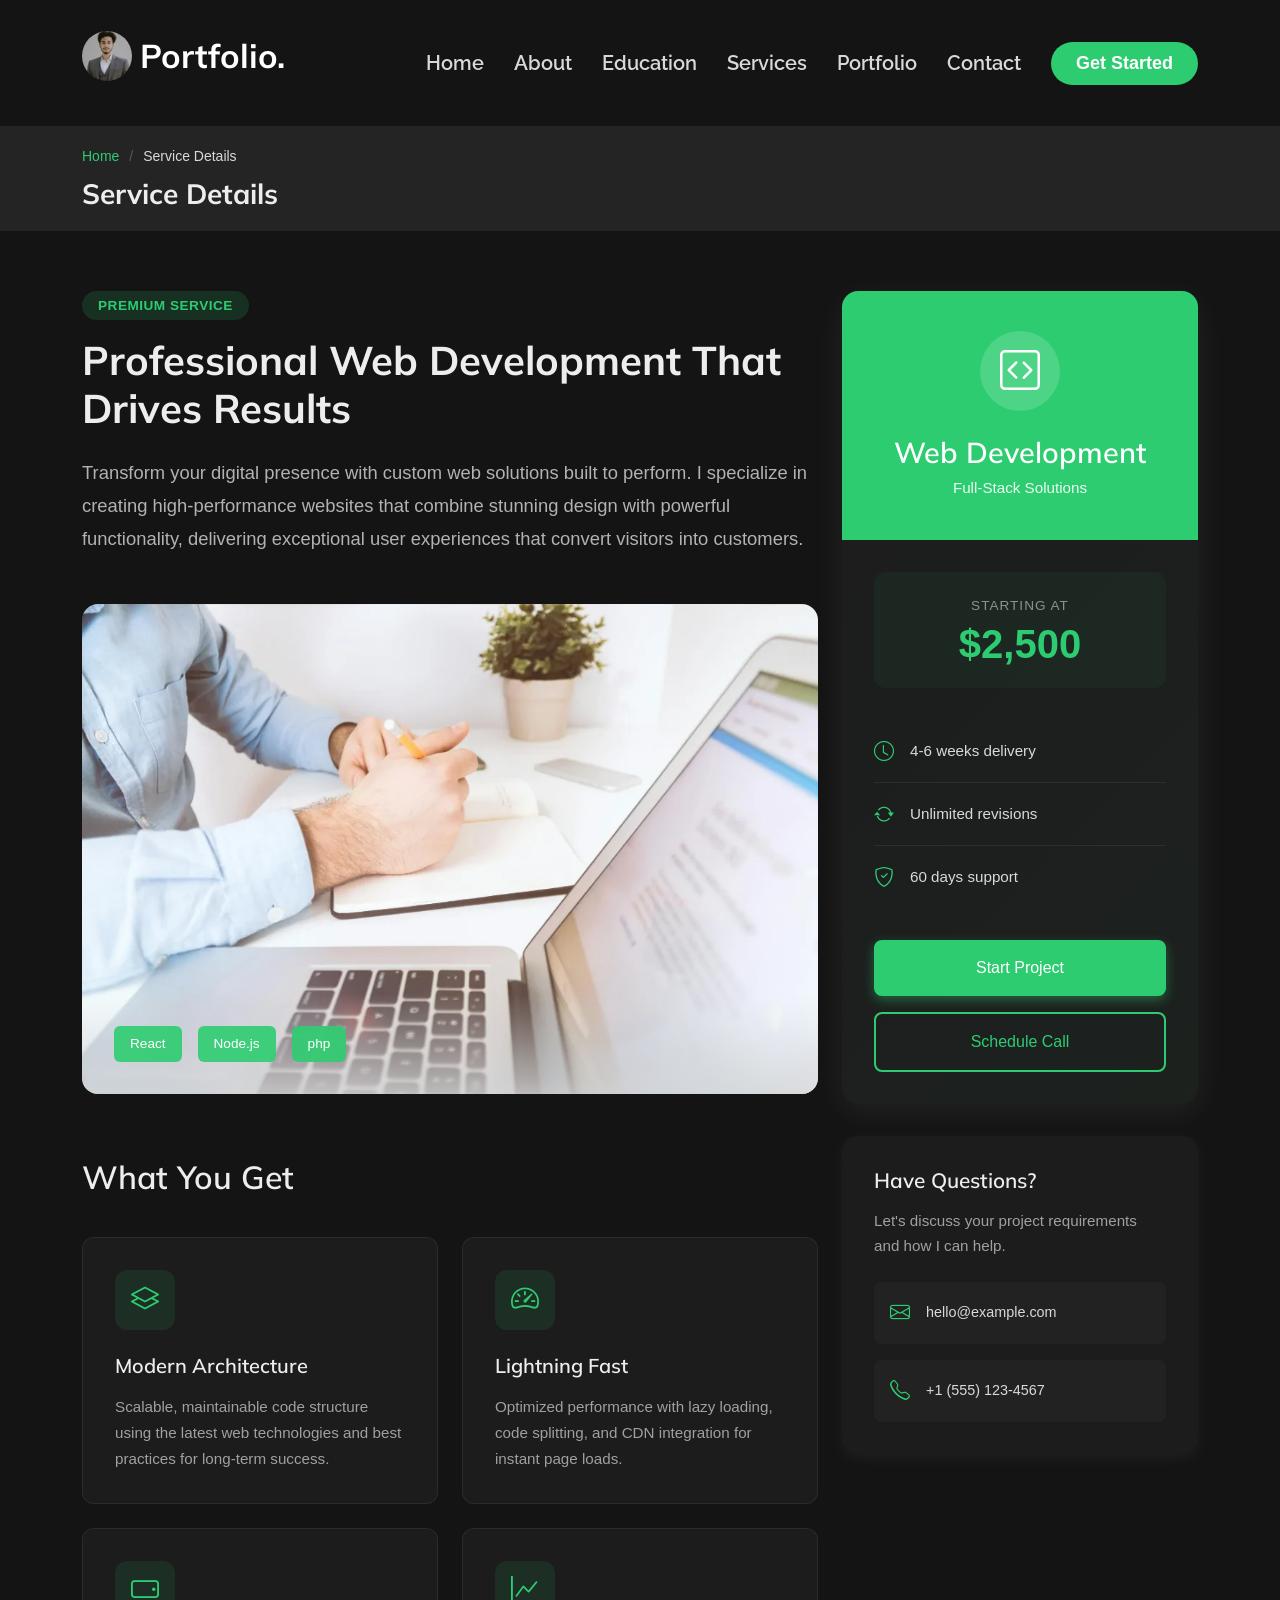
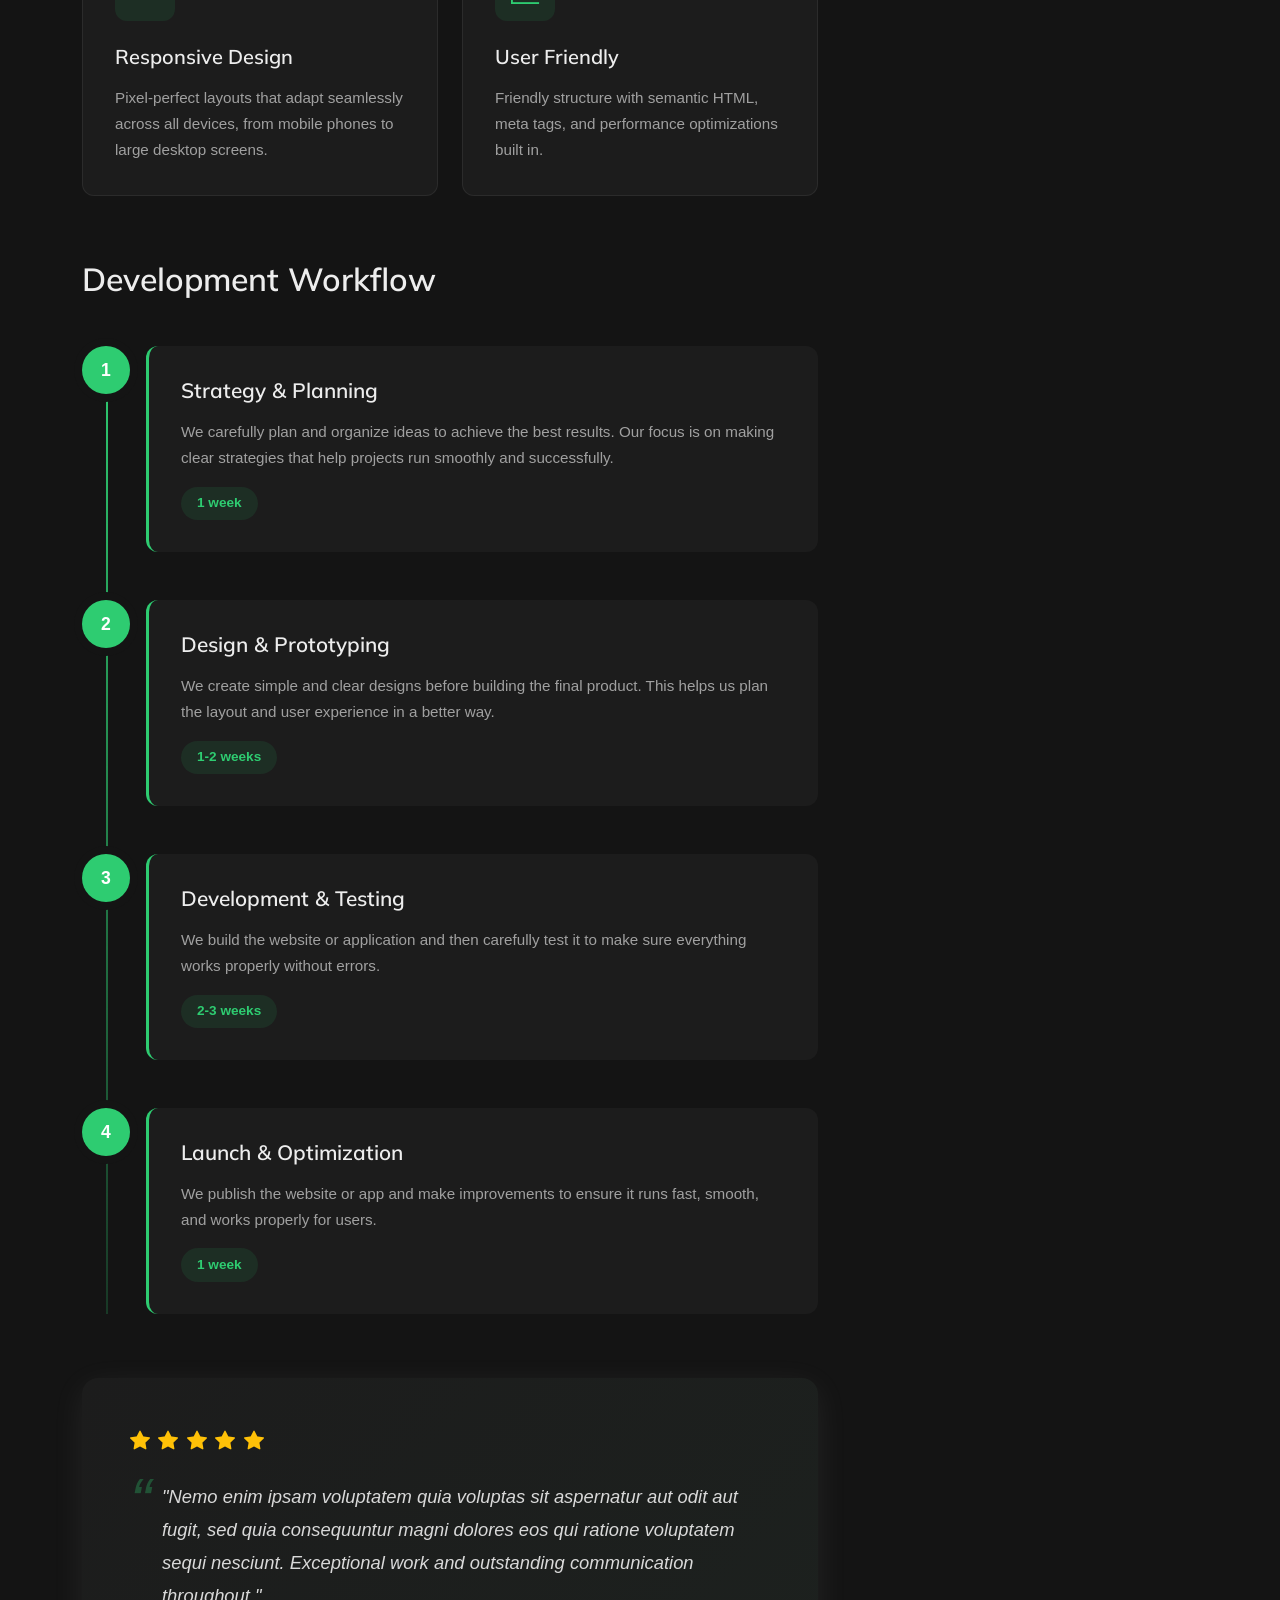
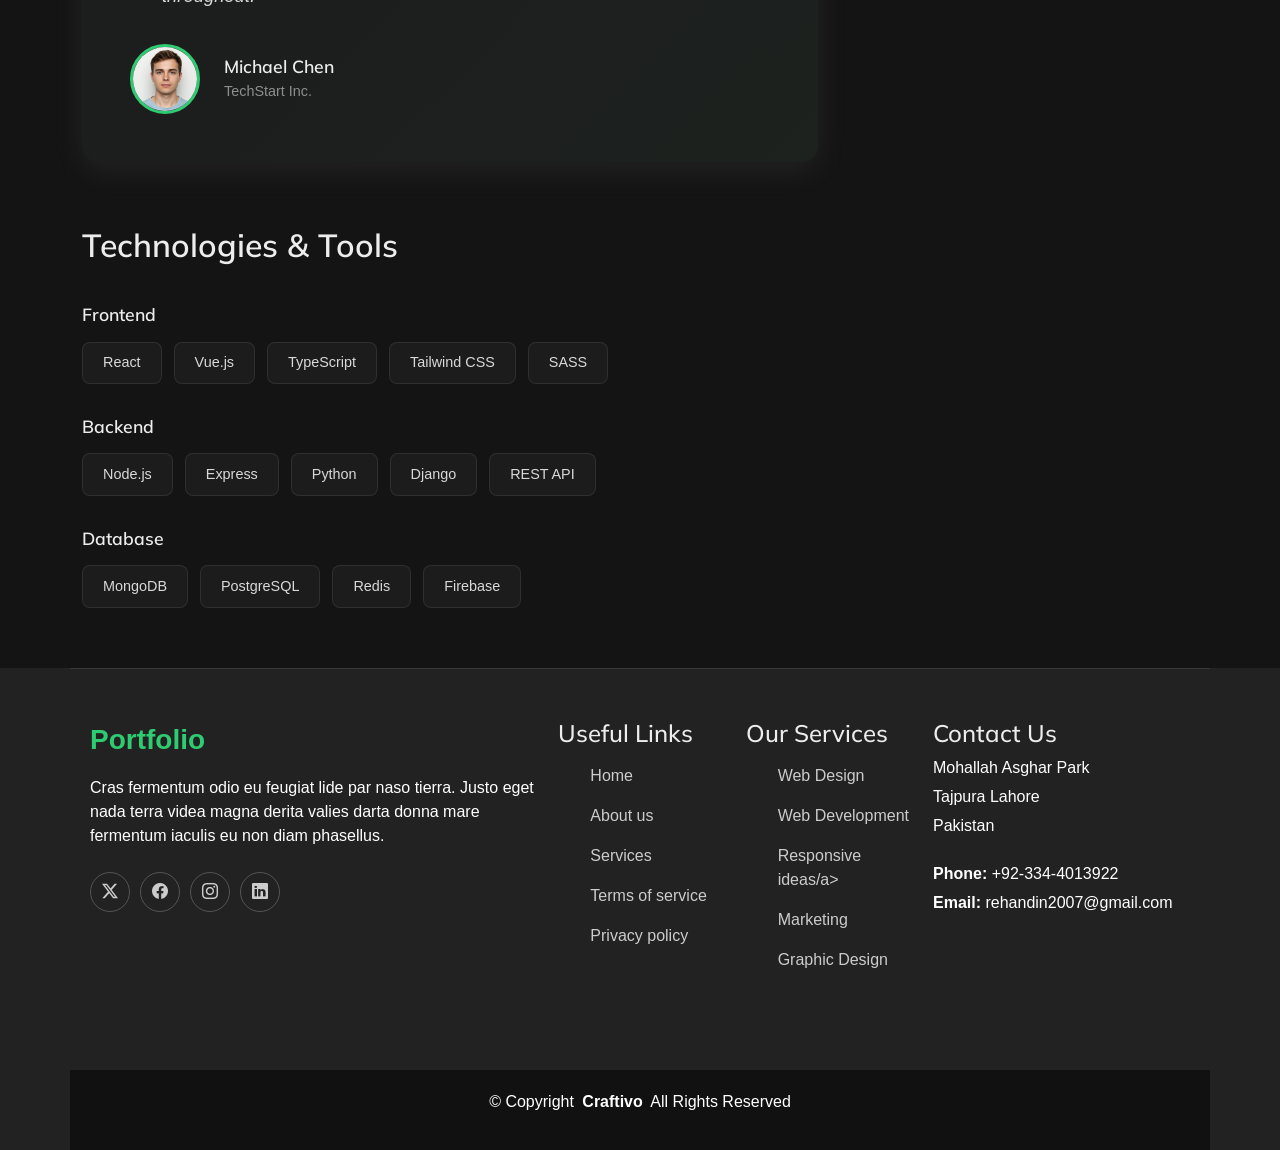
==== service-details.html @ ea0fe742 "first commit" ====
<!DOCTYPE html>
<html lang="en">

<head>
  <meta charset="utf-8">
  <meta content="width=device-width, initial-scale=1.0" name="viewport">
  <title>Service Details </title>
  <meta name="description" content="">
  <meta name="keywords" content="">

  <!-- Favicons -->
  <link href="assets/img/Tab.png" rel="icon">
  <link href="assets/img/Tab.png" rel="apple-touch-icon">

  <!-- Fonts -->
  <link href="https://fonts.googleapis.com" rel="preconnect">
  <link href="https://fonts.gstatic.com" rel="preconnect" crossorigin>
  <link href="https://fonts.googleapis.com/css2?family=Roboto:ital,wght@0,100;0,300;0,400;0,500;0,700;0,900;1,100;1,300;1,400;1,500;1,700;1,900&family=Raleway:ital,wght@0,100;0,200;0,300;0,400;0,500;0,600;0,700;0,800;0,900;1,100;1,200;1,300;1,400;1,500;1,600;1,700;1,800;1,900&family=Mulish:ital,wght@0,200;0,300;0,400;0,500;0,600;0,700;0,800;0,900;1,200;1,300;1,400;1,500;1,600;1,700;1,800;1,900&display=swap" rel="stylesheet">

  <!-- Vendor CSS Files -->
  <link href="assets/vendor/bootstrap/css/bootstrap.min.css" rel="stylesheet">
  <link href="assets/vendor/bootstrap-icons/bootstrap-icons.css" rel="stylesheet">
  <link href="assets/vendor/aos/aos.css" rel="stylesheet">
  <link href="assets/vendor/glightbox/css/glightbox.min.css" rel="stylesheet">
  <link href="assets/vendor/swiper/swiper-bundle.min.css" rel="stylesheet">

  <!-- Main CSS File -->
  <link href="assets/css/main.css" rel="stylesheet">

  <!-- =======================================================
  * Template Name: Craftivo
  * Template URL: https://bootstrapmade.com/craftivo-bootstrap-portfolio-template/
  * Updated: Oct 04 2025 with Bootstrap v5.3.8
  * Author: BootstrapMade.com
  * License: https://bootstrapmade.com/license/
  ======================================================== -->
</head>

<body class="service-details-page">

  <header id="header" class="header d-flex align-items-center sticky-top">
    <div class="container-fluid container-xl position-relative d-flex align-items-center">

      <a href="index.html" class="logo d-flex align-items-center me-auto">
        <!-- Uncomment the line below if you also wish to use an image logo -->
        <img src="assets/img/profile/Picture.jpeg" alt="">
        <h1 class="sitename">Portfolio.</h1>
      </a>

      <nav id="navmenu" class="navmenu">
        <ul>
          <li><a href="#hero">Home</a></li>
          <li><a href="#about">About</a></li>
          <li><a href="#resume">Education</a></li>
          <li><a href="#services">Services</a></li>
          <li><a href="#portfolio">Portfolio</a></li>
          
          <li><a href="#contact">Contact</a></li>
        </ul>
        <i class="mobile-nav-toggle d-xl-none bi bi-list"></i>
      </nav>

      <a class="btn-getstarted" href="#about">Get Started</a>

    </div>
  </header>

  <main class="main">

    <!-- Page Title -->
    <div class="page-title light-background">
      <div class="container">
        <nav class="breadcrumbs">
          <ol>
            <li><a href="index.html">Home</a></li>
            <li class="current">Service Details</li>
          </ol>
        </nav>
        <h1>Service Details</h1>
      </div>
    </div><!-- End Page Title -->

    <!-- Service Details Section -->
    <section id="service-details" class="service-details section">

      <div class="container" data-aos="fade-up" data-aos-delay="100">

        <div class="row">

          <div class="col-lg-4 order-lg-2">

            <div class="sticky-sidebar">

              <div class="service-card" data-aos="fade-left" data-aos-delay="200">
                <div class="card-header">
                  <div class="service-icon">
                    <i class="bi bi-code-square"></i>
                  </div>
                  <h3>Web Development</h3>
                  <p class="service-tagline">Full-Stack Solutions</p>
                </div>
                <div class="card-body">
                  <div class="price-tag">
                    <span class="label">Starting at</span>
                    <span class="price">$2,500</span>
                  </div>
                  <ul class="quick-info">
                    <li>
                      <i class="bi bi-clock"></i>
                      <span>4-6 weeks delivery</span>
                    </li>
                    <li>
                      <i class="bi bi-arrow-repeat"></i>
                      <span>Unlimited revisions</span>
                    </li>
                    <li>
                      <i class="bi bi-shield-check"></i>
                      <span>60 days support</span>
                    </li>
                  </ul>
                  <div class="cta-buttons">
                    <a href="#" class="btn-primary">Start Project</a>
                    <a href="#" class="btn-secondary">Schedule Call</a>
                  </div>
                </div>
              </div>

              <div class="contact-card" data-aos="fade-left" data-aos-delay="300">
                <h4>Have Questions?</h4>
                <p>Let's discuss your project requirements and how I can help.</p>
                <div class="contact-methods">
                  <a href="mailto:hello@example.com" class="contact-item">
                    <i class="bi bi-envelope"></i>
                    <span>hello@example.com</span>
                  </a>
                  <a href="tel:+15551234567" class="contact-item">
                    <i class="bi bi-telephone"></i>
                    <span>+1 (555) 123-4567</span>
                  </a>
                </div>
              </div>

            </div>

          </div>

          <div class="col-lg-8 order-lg-1">

            <div class="service-overview" data-aos="fade-up" data-aos-delay="200">
              <div class="overview-header">
                <span class="badge">Premium Service</span>
                <h2>Professional Web Development That Drives Results</h2>
              </div>
              <p class="lead-text">Transform your digital presence with custom web solutions built to perform. I specialize in creating high-performance websites that combine stunning design with powerful functionality, delivering exceptional user experiences that convert visitors into customers.</p>
            </div>

            <div class="service-image-showcase" data-aos="zoom-in" data-aos-delay="300">
              <img src="assets/img/services/services-1.webp" alt="Web Development" class="img-fluid main-image">
              <div class="image-overlay">
                <div class="tech-stack">
                  <span class="tech-item">React</span>
                  <span class="tech-item">Node.js</span>
                  <span class="tech-item">php</span>
                </div>
              </div>
            </div>

            <div class="features-grid" data-aos="fade-up" data-aos-delay="400">
              <h3 class="section-heading">What You Get</h3>
              <div class="row g-4">
                <div class="col-md-6">
                  <div class="feature-box">
                    <div class="icon-wrapper">
                      <i class="bi bi-layers"></i>
                    </div>
                    <h4>Modern Architecture</h4>
                    <p>Scalable, maintainable code structure using the latest web technologies and best practices for long-term success.</p>
                  </div>
                </div>
                <div class="col-md-6">
                  <div class="feature-box">
                    <div class="icon-wrapper">
                      <i class="bi bi-speedometer2"></i>
                    </div>
                    <h4>Lightning Fast</h4>
                    <p>Optimized performance with lazy loading, code splitting, and CDN integration for instant page loads.</p>
                  </div>
                </div>
                <div class="col-md-6">
                  <div class="feature-box">
                    <div class="icon-wrapper">
                      <i class="bi bi-phone-landscape"></i>
                    </div>
                    <h4>Responsive Design</h4>
                    <p>Pixel-perfect layouts that adapt seamlessly across all devices, from mobile phones to large desktop screens.</p>
                  </div>
                </div>
                <div class="col-md-6">
                  <div class="feature-box">
                    <div class="icon-wrapper">
                      <i class="bi bi-graph-up"></i>
                    </div>
                    <h4>User Friendly</h4>
                    <p>Friendly structure with semantic HTML, meta tags, and performance optimizations built in.</p>
                  </div>
                </div>
              </div>
            </div>

            <div class="workflow-section" data-aos="fade-up" data-aos-delay="500">
              <h3 class="section-heading">Development Workflow</h3>
              <div class="timeline">
                <div class="timeline-item">
                  <div class="timeline-marker">1</div>
                  <div class="timeline-content">
                    <h4>Strategy &amp; Planning</h4>
                    <p>We carefully plan and organize ideas to achieve the best results. Our focus is on making clear strategies that help projects run smoothly and successfully.</p>
                    <span class="duration">1 week</span>
                  </div>
                </div>
                <div class="timeline-item">
                  <div class="timeline-marker">2</div>
                  <div class="timeline-content">
                    <h4>Design &amp; Prototyping</h4>
                    <p>We create simple and clear designs before building the final product. This helps us plan the layout and user experience in a better way.</p>
                    <span class="duration">1-2 weeks</span>
                  </div>
                </div>
                <div class="timeline-item">
                  <div class="timeline-marker">3</div>
                  <div class="timeline-content">
                    <h4>Development &amp; Testing</h4>
                    <p>We build the website or application and then carefully test it to make sure everything works properly without errors.</p>
                    <span class="duration">2-3 weeks</span>
                  </div>
                </div>
                <div class="timeline-item">
                  <div class="timeline-marker">4</div>
                  <div class="timeline-content">
                    <h4>Launch &amp; Optimization</h4>
                    <p>We publish the website or app and make improvements to ensure it runs fast, smooth, and works properly for users.</p>
                    <span class="duration">1 week</span>
                  </div>
                </div>
              </div>
            </div>

            <div class="testimonial-section" data-aos="fade-up" data-aos-delay="600">
              <div class="testimonial-card">
                <div class="stars">
                  <i class="bi bi-star-fill"></i>
                  <i class="bi bi-star-fill"></i>
                  <i class="bi bi-star-fill"></i>
                  <i class="bi bi-star-fill"></i>
                  <i class="bi bi-star-fill"></i>
                </div>
                <blockquote>
                  "Nemo enim ipsam voluptatem quia voluptas sit aspernatur aut odit aut fugit, sed quia consequuntur magni dolores eos qui ratione voluptatem sequi nesciunt. Exceptional work and outstanding communication throughout."
                </blockquote>
                <div class="client-info">
                  <img src="assets/img/person/person-m-5.webp" alt="Michael Chen" class="client-avatar">
                  <div class="client-details">
                    <h5>Michael Chen</h5>
                    <p>TechStart Inc.</p>
                  </div>
                </div>
              </div>
            </div>

            <div class="tech-details" data-aos="fade-up" data-aos-delay="700">
              <h3 class="section-heading">Technologies &amp; Tools</h3>
              <div class="tech-categories">
                <div class="tech-category">
                  <h5>Frontend</h5>
                  <div class="tech-tags">
                    <span>React</span>
                    <span>Vue.js</span>
                    <span>TypeScript</span>
                    <span>Tailwind CSS</span>
                    <span>SASS</span>
                  </div>
                </div>
                <div class="tech-category">
                  <h5>Backend</h5>
                  <div class="tech-tags">
                    <span>Node.js</span>
                    <span>Express</span>
                    <span>Python</span>
                    <span>Django</span>
                    <span>REST API</span>
                  </div>
                </div>
                <div class="tech-category">
                  <h5>Database</h5>
                  <div class="tech-tags">
                    <span>MongoDB</span>
                    <span>PostgreSQL</span>
                    <span>Redis</span>
                    <span>Firebase</span>
                  </div>
                </div>
              </div>
            </div>

          </div>

        </div>

      </div>

    </section><!-- /Service Details Section -->

  </main>

  <footer id="footer" class="footer">

    <div class="container footer-top">
      <div class="row gy-4">
        <div class="col-lg-5 col-md-12 footer-about">
          <a href="index.html" class="logo d-flex align-items-center">
            <span class="sitename">Portfolio</span>
          </a>
          <p>Cras fermentum odio eu feugiat lide par naso tierra. Justo eget nada terra videa magna derita valies darta donna mare fermentum iaculis eu non diam phasellus.</p>
          <div class="social-links d-flex mt-4">
            <a href=""><i class="bi bi-twitter-x"></i></a>
            <a href=""><i class="bi bi-facebook"></i></a>
            <a href=""><i class="bi bi-instagram"></i></a>
            <a href=""><i class="bi bi-linkedin"></i></a>
          </div>
        </div>

        <div class="col-lg-2 col-6 footer-links">
          <h4>Useful Links</h4>
          <ul>
            <li><a href="#">Home</a></li>
            <li><a href="#">About us</a></li>
            <li><a href="#">Services</a></li>
            <li><a href="#">Terms of service</a></li>
            <li><a href="#">Privacy policy</a></li>
          </ul>
        </div>

        <div class="col-lg-2 col-6 footer-links">
          <h4>Our Services</h4>
          <ul>
            <li><a href="#">Web Design</a></li>
            <li><a href="#">Web Development</a></li>
            <li><a href="#">Responsive ideas/a></li>
            <li><a href="#">Marketing</a></li>
            <li><a href="#">Graphic Design</a></li>
          </ul>
        </div>

        <div class="col-lg-3 col-md-12 footer-contact text-center text-md-start">
          <h4>Contact Us</h4>
          <p>Mohallah Asghar Park</p>
          <p>Tajpura Lahore</p>
          <p>Pakistan</p>
          <p class="mt-4"><strong>Phone:</strong> <span>+92-334-4013922</span></p>
          <p><strong>Email:</strong> <span>rehandin2007@gmail.com</span></p>
        </div>

      </div>
    </div>

    <div class="container copyright text-center mt-4">
      <p>© <span>Copyright</span> <strong class="px-1 sitename">Craftivo</strong> <span>All Rights Reserved</span></p>
      <!-- <div class="credits"> -->
        <!-- All the links in the footer should remain intact. -->
        <!-- You can delete the links only if you've purchased the pro version. -->
        <!-- Licensing information: https://bootstrapmade.com/license/ -->
        <!-- Purchase the pro version with working PHP/AJAX contact form: [buy-url] -->
        <!-- Designed by <a href="https://bootstrapmade.com/">BootstrapMade</a> | <a href="https://bootstrapmade.com/tools/">DevTools</a> -->
      <!-- </div> -->
    </div>

  </footer>

  <!-- Scroll Top -->
  <a href="#" id="scroll-top" class="scroll-top d-flex align-items-center justify-content-center"><i class="bi bi-arrow-up-short"></i></a>

  <!-- Preloader -->
  <div id="preloader"></div>

  <!-- Vendor JS Files -->
  <script src="assets/vendor/bootstrap/js/bootstrap.bundle.min.js"></script>
  <script src="assets/vendor/php-email-form/validate.js"></script>
  <script src="assets/vendor/aos/aos.js"></script>
  <script src="assets/vendor/typed.js/typed.umd.js"></script>
  <script src="assets/vendor/waypoints/noframework.waypoints.js"></script>
  <script src="assets/vendor/glightbox/js/glightbox.min.js"></script>
  <script src="assets/vendor/imagesloaded/imagesloaded.pkgd.min.js"></script>
  <script src="assets/vendor/isotope-layout/isotope.pkgd.min.js"></script>
  <script src="assets/vendor/swiper/swiper-bundle.min.js"></script>

  <!-- Main JS File -->
  <script src="assets/js/main.js"></script>

</body>

</html>
---- assets/css/main.css ----
/**
* Template Name: Craftivo
* Template URL: https://bootstrapmade.com/craftivo-bootstrap-portfolio-template/
* Updated: Oct 04 2025 with Bootstrap v5.3.8
* Author: BootstrapMade.com
* License: https://bootstrapmade.com/license/
*/

@charset "UTF-8";

/*--------------------------------------------------------------
# Font & Color Variables
# Help: https://bootstrapmade.com/color-system/
--------------------------------------------------------------*/
/* Fonts */
:root {
  --default-font: "Roboto",  system-ui, -apple-system, "Segoe UI", Roboto, "Helvetica Neue", Arial, "Noto Sans", "Liberation Sans", sans-serif, "Apple Color Emoji", "Segoe UI Emoji", "Segoe UI Symbol", "Noto Color Emoji";
  --heading-font: "Mulish",  sans-serif;
  --nav-font: "Raleway",  sans-serif;
}

/* Global Colors - The following color variables are used throughout the website. Updating them here will change the color scheme of the entire website */
:root { 
  --background-color: #141414; /* Background color for the entire website, including individual sections */
  --default-color: #d9d9d9; /* Default color used for the majority of the text content across the entire website */
  --heading-color: #ededed; /* Color for headings, subheadings and title throughout the website */
  --accent-color: #2ecc71; /* Accent color that represents your brand on the website. It's used for buttons, links, and other elements that need to stand out */
  --surface-color: #1c1c1c; /* The surface color is used as a background of boxed elements within sections, such as cards, icon boxes, or other elements that require a visual separation from the global background. */
  --contrast-color: #ffffff; /* Contrast color for text, ensuring readability against backgrounds of accent, heading, or default colors. */
}

/* Nav Menu Colors - The following color variables are used specifically for the navigation menu. They are separate from the global colors to allow for more customization options */
:root {
  --nav-color: #d9d9d9;  /* The default color of the main navmenu links */
  --nav-hover-color: #2ecc71; /* Applied to main navmenu links when they are hovered over or active */
  --nav-mobile-background-color: #2e2e2e; /* Used as the background color for mobile navigation menu */
  --nav-dropdown-background-color: #2e2e2e; /* Used as the background color for dropdown items that appear when hovering over primary navigation items */
  --nav-dropdown-color: #d9d9d9; /* Used for navigation links of the dropdown items in the navigation menu. */
  --nav-dropdown-hover-color: #ff4d4f; /* Similar to --nav-hover-color, this color is applied to dropdown navigation links when they are hovered over. */
}

/* Color Presets - These classes override global colors when applied to any section or element, providing reuse of the sam color scheme. */

.light-background {
  --background-color: rgba(41, 41, 41, 0.8);
  --surface-color: #484848;
}

.dark-background {
  --background-color: #060606;
  --default-color: #ffffff;
  --heading-color: #ffffff;
  --surface-color: #252525;
  --contrast-color: #ffffff;
}


/* Smooth scroll */
:root {
  scroll-behavior: smooth;
}

/*--------------------------------------------------------------
# General Styling & Shared Classes
--------------------------------------------------------------*/
body {
  color: var(--default-color);
  background-color: var(--background-color);
  font-family: var(--default-font);
}

a {
  color: var(--accent-color);
  text-decoration: none;
  transition: 0.3s;
}

a:hover {
  color: color-mix(in srgb, var(--accent-color), transparent 25%);
  text-decoration: none;
}

h1,
h2,
h3,
h4,
h5,
h6 {
  color: var(--heading-color);
  font-family: var(--heading-font);
}

/* PHP Email Form Messages
------------------------------*/
.php-email-form .error-message {
  display: none;
  background: #df1529;
  color: #ffffff;
  text-align: left;
  padding: 15px;
  margin-bottom: 24px;
  font-weight: 600;
}

.php-email-form .sent-message {
  display: none;
  color: #ffffff;
  background: #059652;
  text-align: center;
  padding: 15px;
  margin-bottom: 24px;
  font-weight: 600;
}

.php-email-form .loading {
  display: none;
  background: var(--surface-color);
  text-align: center;
  padding: 15px;
  margin-bottom: 24px;
}

.php-email-form .loading:before {
  content: "";
  display: inline-block;
  border-radius: 50%;
  width: 24px;
  height: 24px;
  margin: 0 10px -6px 0;
  border: 3px solid var(--accent-color);
  border-top-color: var(--surface-color);
  animation: php-email-form-loading 1s linear infinite;
}

@keyframes php-email-form-loading {
  0% {
    transform: rotate(0deg);
  }

  100% {
    transform: rotate(360deg);
  }
}

/*--------------------------------------------------------------
# Global Header
--------------------------------------------------------------*/
.header {
  --heading-color: #ffffff;
  color: var(--default-color);
  background-color: var(--background-color);
  padding: 30px 0;
  transition: all 0.5s;
  z-index: 997;
}
.header .logo img {
  width: 50px;
  height: 50px;
  /* max-height: 80px; */
  margin-right: 8px;
  border-radius: 30px;
}

.header .logo h1 {
  font-size: 33px;
  margin: 0;
  font-weight: 400;
  font-weight: bold;
  color: var(--heading-color);
}

.header .btn-getstarted,
.header .btn-getstarted:focus {
  color: var(--contrast-color);
  background: var(--accent-color);
  font-size: 18px;
  font-weight: bold;
  padding: 8px 25px;
  margin: 0 0 0 30px;
  border-radius: 50px;
  transition: 0.3s;
}

.header .btn-getstarted:hover,
.header .btn-getstarted:focus:hover {
  color: var(--contrast-color);
  background: color-mix(in srgb, var(--accent-color), transparent 15%);
}

@media (max-width: 1200px) {
  .header .logo {
    order: 1;
  }

  .header .btn-getstarted {
    order: 2;
    margin: 0 0px 1px 10px;
    padding: 0px 13px;
  }

  .header .navmenu {
    order: 3;
  }
}

.scrolled .header {
  box-shadow: 0px 0 18px rgba(0, 0, 0, 0.1);
}

/* Global Header on Scroll
------------------------------*/
.scrolled .header {
  --background-color: rgba(20, 20, 20, 0.8);
}

/* Index Page Header
------------------------------*/
.index-page .header {
  --background-color: rgba(255, 255, 255, 0);
}

/* Index Page Header on Scroll
------------------------------*/
.index-page.scrolled .header {
  --background-color: rgba(20, 20, 20, 0.8);
}

/*--------------------------------------------------------------
# Navigation Menu
--------------------------------------------------------------*/
/* Navmenu - Desktop */
@media (min-width: 1200px) {
  .navmenu {
    padding: 0;
  }

  .navmenu ul {
    margin: 0;
    padding: 0;
    display: flex;
    list-style: none;
    align-items: center;
  }

  .navmenu li {
    position: relative;
  }

  .navmenu a,
  .navmenu a:focus {
    color: var(--nav-color);
    padding: 18px 15px;
    font-size: 20px;
    font-family: var(--nav-font);
    font-weight: 600;
    display: flex;
    align-items: center;
    justify-content: space-between;
    white-space: nowrap;
    transition: 0.3s;
  }

  .navmenu a i,
  .navmenu a:focus i {
    font-size: 12px;
    line-height: 0;
    margin-left: 5px;
    transition: 0.3s;
  }

  .navmenu li:last-child a {
    padding-right: 0;
  }

  .navmenu li:hover>a,
  .navmenu .active,
  .navmenu .active:focus {
    color: var(--nav-hover-color);
  }

  
}

/* Navmenu - Mobile */
@media (max-width: 1199px) {
  .mobile-nav-toggle {
    color: var(--nav-color);
    font-size: 28px;
    line-height: 0;
    margin-right: 10px;
    cursor: pointer;
    transition: color 0.3s;
  }

  .navmenu {
    padding: 0;
    z-index: 9997;
  }

  .navmenu ul {
    display: none;
    list-style: none;
    position: absolute;
    inset: 60px 20px 20px 20px;
    padding: 10px 0;
    margin: 0;
    border-radius: 6px;
    background-color: var(--nav-mobile-background-color);
    overflow-y: auto;
    transition: 0.3s;
    z-index: 9998;
    box-shadow: 0px 0px 30px rgba(0, 0, 0, 0.1);
  }

  .navmenu a,
  .navmenu a:focus {
    color: var(--nav-dropdown-color);
    padding: 10px 20px;
    font-family: var(--nav-font);
    font-size: 17px;
    font-weight: 500;
    display: flex;
    align-items: center;
    justify-content: space-between;
    white-space: nowrap;
    transition: 0.3s;
  }

  .navmenu a i,
  .navmenu a:focus i {
    font-size: 12px;
    line-height: 0;
    margin-left: 5px;
    width: 30px;
    height: 30px;
    display: flex;
    align-items: center;
    justify-content: center;
    border-radius: 50%;
    transition: 0.3s;
    background-color: color-mix(in srgb, var(--accent-color), transparent 90%);
  }

  .navmenu a i:hover,
  .navmenu a:focus i:hover {
    background-color: var(--accent-color);
    color: var(--contrast-color);
  }

  .navmenu a:hover,
  .navmenu .active,
  .navmenu .active:focus {
    color: var(--nav-dropdown-hover-color);
  }

  .navmenu .active i,
  .navmenu .active:focus i {
    background-color: var(--accent-color);
    color: var(--contrast-color);
    transform: rotate(180deg);
  }

  

  .mobile-nav-active {
    overflow: hidden;
  }

  .mobile-nav-active .mobile-nav-toggle {
    color: #fff;
    position: absolute;
    font-size: 32px;
    top: 15px;
    right: 15px;
    margin-right: 0;
    z-index: 9999;
  }

  .mobile-nav-active .navmenu {
    position: fixed;
    overflow: hidden;
    inset: 0;
    background: rgba(33, 37, 41, 0.8);
    transition: 0.3s;
  }

  .mobile-nav-active .navmenu>ul {
    display: block;
  }
}

/*--------------------------------------------------------------
# Global Footer
--------------------------------------------------------------*/
/* Reset */
* {
  margin: 0;
  padding: 0;
  box-sizing: border-box;
}

/* Body fix */
body {
  font-family: Arial, sans-serif;
  overflow-x: hidden;
}

/* Footer Main */
.footer {
  width: 100%;
  background: #222;
  color: #fff;
}

/* Top Section */
.footer-top {
  padding: 50px 20px;
  border-top: 1px solid rgba(255,255,255,0.1);
}

/* Container */
.footer-container {
  max-width: 1200px;
  margin: auto;
  display: flex;
  flex-wrap: wrap;
  gap: 20px;
}

/* Columns */
.footer-col {
  flex: 1 1 250px;
}

/* Logo */
.logo {
  font-size: 28px;
  font-weight: bold;
  margin-bottom: 15px;
}

/* Links */
.footer-links ul {
  list-style: none;
}

.footer-links ul li {
  padding: 8px 0;
}

.footer-links ul a {
  color: #ccc;
  text-decoration: none;
  transition: 0.3s;
}

.footer-links ul a:hover {
  color: #00adb5;
}

/* Social Icons */
.social-links {
  display: flex;
  margin-top: 15px;
}

.social-links a {
  display: flex;
  align-items: center;
  justify-content: center;
  width: 40px;
  height: 40px;
  margin-right: 10px;
  border-radius: 50%;
  border: 1px solid #555;
  color: #ccc;
  text-decoration: none;
  transition: 0.3s;
}

.social-links a:hover {
  color: #00adb5;
  border-color: #00adb5;
}

/* Contact */
.footer-contact p {
  margin: 5px 0;
}

/* Copyright */
.copyright {
  text-align: center;
  padding: 20px;
  background: #111;
}

/* Responsive */
@media (max-width: 768px) {
  .footer-container {
    flex-direction: column;
    text-align: center;
  }

  .social-links {
    justify-content: center;
  }
}

/*--------------------------------------------------------------
# Preloader
--------------------------------------------------------------*/
#preloader {
  position: fixed;
  inset: 0;
  z-index: 999999;
  overflow: hidden;
  background: var(--background-color);
  transition: all 0.6s ease-out;
}

#preloader:before {
  content: "";
  position: fixed;
  top: calc(50% - 30px);
  left: calc(50% - 30px);
  border: 6px solid #ffffff;
  border-color: var(--accent-color) transparent var(--accent-color) transparent;
  border-radius: 50%;
  width: 60px;
  height: 60px;
  animation: animate-preloader 1.5s linear infinite;
}

@keyframes animate-preloader {
  0% {
    transform: rotate(0deg);
  }

  100% {
    transform: rotate(360deg);
  }
}

/*--------------------------------------------------------------
# Scroll Top Button
--------------------------------------------------------------*/
.scroll-top {
  position: fixed;
  visibility: hidden;
  opacity: 0;
  right: 15px;
  bottom: 15px;
  z-index: 99999;
  background-color: var(--accent-color);
  width: 40px;
  height: 40px;
  border-radius: 4px;
  transition: all 0.4s;
}

.scroll-top i {
  font-size: 24px;
  color: var(--contrast-color);
  line-height: 0;
}

.scroll-top:hover {
  background-color: color-mix(in srgb, var(--accent-color), transparent 20%);
  color: var(--contrast-color);
}

.scroll-top.active {
  visibility: visible;
  opacity: 1;
}

/*--------------------------------------------------------------
# Disable aos animation delay on mobile devices
--------------------------------------------------------------*/
@media screen and (max-width: 768px) {
  [data-aos-delay] {
    transition-delay: 0 !important;
  }
}

/*--------------------------------------------------------------
# Global Page Titles & Breadcrumbs
--------------------------------------------------------------*/
.page-title {
  color: var(--default-color);
  background-color: var(--background-color);
  padding: 20px 0;
  position: relative;
}

.page-title h1 {
  font-size: 28px;
  font-weight: 700;
  margin: 0;
}

.page-title .breadcrumbs ol {
  display: flex;
  flex-wrap: wrap;
  list-style: none;
  padding: 0 0 10px 0;
  margin: 0;
  font-size: 14px;
  font-weight: 400;
}

.page-title .breadcrumbs ol li+li {
  padding-left: 10px;
}

.page-title .breadcrumbs ol li+li::before {
  content: "/";
  display: inline-block;
  padding-right: 10px;
  color: color-mix(in srgb, var(--default-color), transparent 70%);
}

/*--------------------------------------------------------------
# Global Sections
--------------------------------------------------------------*/
section,
.section {
  color: var(--default-color);
  background-color: var(--background-color);
  padding: 60px 0;
  scroll-margin-top: 90px;
  overflow: clip;
}

@media (max-width: 1199px) {

  section,
  .section {
    scroll-margin-top: 66px;
  }
}

/*--------------------------------------------------------------
# Global Section Titles
--------------------------------------------------------------*/
.section-title {
  text-align: center;
  padding-bottom: 60px;
  position: relative;
}

.section-title h2 {
  font-size: 3.5rem;
  font-weight: 300;
  line-height: 1.2;
  color: var(--heading-color);
  margin-bottom: 1.5rem;
  letter-spacing: -1px;
}

@media (max-width: 768px) {
  .section-title h2 {
    font-size: 2.5rem;
  }
}

.section-title .subtitle {
  display: inline-block;
  font-size: 0.875rem;
  font-weight: 400;
  color: var(--accent-color);
  text-transform: uppercase;
  letter-spacing: 2px;
  margin-bottom: 1.5rem;
  position: relative;
}

.section-title .subtitle::after {
  content: "";
  position: absolute;
  bottom: -8px;
  left: 50%;
  transform: translateX(-50%);
  width: 40px;
  height: 1px;
  background: var(--accent-color);
}

.section-title p {
  font-size: 1.125rem;
  line-height: 1.8;
  color: color-mix(in srgb, var(--default-color), transparent 25%);
  max-width: 900px;
  margin: 0 auto;
  text-wrap: balance;
}

/*--------------------------------------------------------------
# Hero Section
--------------------------------------------------------------*/
.hero {
  padding-top: 80px;
  min-height: 100vh;
  position: relative;
  display: flex;
  align-items: center;
  overflow: hidden;
  padding-bottom: 80px;
}

/* Background image */
.hero > img {
  position: absolute;
  inset: 0;
  width: 0%;
  height: 100%;
  object-fit: cover;
  z-index: 1;
}

/* Overlay */
.hero:before {
  content: "";
  background: color-mix(in srgb, var(--background-color), transparent 30%);
  position: absolute;
  inset: 0;
  z-index: 2;
}

/* Content */
.hero .container {
  position: relative;
  z-index: 3;
}

/* LEFT TEXT */
.hero-text {
  
  text-align: left;
}

.hero h2 {
  margin: 0;
  margin-top: 80px;
  font-size: 48px;
  font-weight: 700;
}

.hero p {
  margin: 10px 0 0 0;
  font-size: 24px;
  color: color-mix(in srgb, var(--default-color), transparent 20%);
}

.hero p span {
  color: var(--accent-color);
  border-bottom: 2px solid var(--accent-color);
}

/* SOCIAL */
.hero .social-links {
  margin-top: 40px;
  display: flex;
  gap: 15px;
}

.hero .social-links a {
  display: flex;
  align-items: center;
  justify-content: center;
  width: 50px;
  height: 50px;
  border-radius: 50%;
  background: color-mix(in srgb, var(--default-color), transparent 92%);
  color: var(--default-color);
  font-size: 20px;
  transition: 0.3s;
}

.hero .social-links a:hover {
  background: var(--accent-color);
  color: var(--contrast-color);
  transform: translateY(-3px);
}

/* RIGHT IMAGE */
.hero-image img {
  margin-top: 100px;
  margin-left: 150px;
  max-width: 80%;
  border-radius: 100%;
  box-shadow: 0px 3px 8px 2px #2ecc71  ;
}

/* RESPONSIVE */
@media (max-width: 768px) {

  .hero .row {
    flex-direction: column-reverse;
    text-align: center;
  }

  .hero-text {
    text-align: center;
    margin-top: 45px;
  }

  .hero h2 {
    font-size: 32px;
  }

  .hero p {
    font-size: 20px;
  }
}
@media (max-width: 768px) {

  .hero-image img {
    margin-left: 0;
    margin-top: 100px;
    max-width: 60%;
  }
}
/*--------------------------------------------------------------
# About Section
--------------------------------------------------------------*/
.about {
  overflow: hidden;
  position: relative;
}

.about::before {
  content: "";
  position: absolute;
  top: -50%;
  right: -20%;
  width: 800px;
  height: 800px;
  background: radial-gradient(circle, color-mix(in srgb, var(--accent-color), transparent 85%) 0%, transparent 70%);
  border-radius: 50%;
  z-index: 0;
  pointer-events: none;
}

.about .container {
  position: relative;
  z-index: 1;
}

.about .profile-card {
  background: var(--surface-color);
  border-radius: 24px;
  padding: 40px;
  box-shadow: 0 8px 30px rgba(0, 0, 0, 0.08);
  position: sticky;
  top: 100px;
}

.about .profile-card .profile-header {
  text-align: center;
  padding-bottom: 30px;
  border-bottom: 1px solid color-mix(in srgb, var(--default-color), transparent 90%);
}

.about .profile-card .profile-header .profile-avatar {
  width: 140px;
  height: 140px;
  margin: 0 auto 24px;
  position: relative;
  border-radius: 50%;
  padding: 6px;
  background: linear-gradient(135deg, var(--accent-color), color-mix(in srgb, var(--accent-color), #ff6b9d 50%));
}

.about .profile-card .profile-header .profile-avatar img {
  width: 100%;
  height: 100%;
  object-fit: cover;
  border-radius: 50%;
  border: 4px solid var(--surface-color);
}

.about .profile-card .profile-header .profile-avatar .status-indicator {
  position: absolute;
  bottom: 8px;
  right: 8px;
  width: 24px;
  height: 24px;
  background: #10b981;
  border: 4px solid var(--surface-color);
  border-radius: 50%;
  animation: pulse 2s infinite;
}

.about .profile-card .profile-header h3 {
  font-size: 24px;
  font-weight: 700;
  margin-bottom: 8px;
  color: var(--heading-color);
}

.about .profile-card .profile-header .role {
  display: inline-block;
  font-size: 15px;
  color: var(--accent-color);
  font-weight: 500;
  margin-bottom: 16px;
}

.about .profile-card .profile-header .rating {
  display: flex;
  align-items: center;
  justify-content: center;
  gap: 4px;
  margin-top: 12px;
}

.about .profile-card .profile-header .rating i {
  color: #fbbf24;
  font-size: 16px;
}

.about .profile-card .profile-header .rating span {
  margin-left: 8px;
  font-weight: 600;
  color: var(--default-color);
  font-size: 15px;
}

.about .profile-card .profile-stats {
  display: grid;
  grid-template-columns: repeat(3, 1fr);
  gap: 20px;
  padding: 30px 0;
  border-bottom: 1px solid color-mix(in srgb, var(--default-color), transparent 90%);
}

.about .profile-card .profile-stats .stat-item {
  text-align: center;
}

.about .profile-card .profile-stats .stat-item h4 {
  font-size: 28px;
  font-weight: 700;
  color: var(--accent-color);
  margin-bottom: 6px;
}

.about .profile-card .profile-stats .stat-item p {
  font-size: 13px;
  color: color-mix(in srgb, var(--default-color), transparent 30%);
  text-transform: uppercase;
  letter-spacing: 0.5px;
  margin: 0;
}

.about .profile-card .profile-actions {
  display: flex;
  flex-direction: column;
  gap: 12px;
  padding: 30px 0;
  border-bottom: 1px solid color-mix(in srgb, var(--default-color), transparent 90%);
}

.about .profile-card .profile-actions a {
  display: flex;
  align-items: center;
  justify-content: center;
  gap: 10px;
  padding: 14px 24px;
  border-radius: 12px;
  font-weight: 600;
  font-size: 15px;
  text-decoration: none;
  transition: all 0.3s ease;
}

.about .profile-card .profile-actions a.btn-primary {
  background: var(--accent-color);
  color: var(--contrast-color);
}

.about .profile-card .profile-actions a.btn-primary:hover {
  background: color-mix(in srgb, var(--accent-color), #000 15%);
  transform: translateY(-2px);
  box-shadow: 0 6px 20px rgba(0, 0, 0, 0.15);
}

.about .profile-card .profile-actions a.btn-secondary {
  background: color-mix(in srgb, var(--accent-color), transparent 90%);
  color: var(--accent-color);
}

.about .profile-card .profile-actions a.btn-secondary:hover {
  background: color-mix(in srgb, var(--accent-color), transparent 85%);
}

.about .profile-card .profile-actions a i {
  font-size: 18px;
}

.about .profile-card .social-connect {
  display: flex;
  justify-content: center;
  gap: 12px;
  padding-top: 30px;
}

.about .profile-card .social-connect a {
  width: 44px;
  height: 44px;
  display: flex;
  align-items: center;
  justify-content: center;
  background: color-mix(in srgb, var(--default-color), transparent 94%);
  border-radius: 12px;
  color: var(--default-color);
  font-size: 18px;
  transition: all 0.3s ease;
}

.about .profile-card .social-connect a:hover {
  background: var(--accent-color);
  color: var(--contrast-color);
  transform: translateY(-3px);
}

.about .content-wrapper .bio-section {
  margin-bottom: 50px;
}

.about .content-wrapper .bio-section .section-tag {
  display: inline-block;
  padding: 6px 16px;
  background: color-mix(in srgb, var(--accent-color), transparent 90%);
  color: var(--accent-color);
  border-radius: 20px;
  font-size: 13px;
  font-weight: 600;
  text-transform: uppercase;
  letter-spacing: 0.5px;
  margin-bottom: 16px;
}

.about .content-wrapper .bio-section h2 {
  font-size: 36px;
  font-weight: 700;
  color: var(--heading-color);
  margin-bottom: 24px;
  line-height: 1.2;
}

.about .content-wrapper .bio-section p {
  font-size: 16px;
  line-height: 1.8;
  color: var(--default-color);
  margin-bottom: 16px;
}

.about .content-wrapper .bio-section p:last-child {
  margin-bottom: 0;
}

.about .content-wrapper .details-grid {
  display: grid;
  grid-template-columns: repeat(2, 1fr);
  gap: 24px;
  margin-bottom: 50px;
}

.about .content-wrapper .details-grid .detail-item {
  display: flex;
  align-items: center;
  gap: 16px;
  padding: 24px;
  background: var(--surface-color);
  border-radius: 16px;
  border: 1px solid color-mix(in srgb, var(--default-color), transparent 92%);
  transition: all 0.3s ease;
}

.about .content-wrapper .details-grid .detail-item:hover {
  border-color: var(--accent-color);
  transform: translateY(-3px);
  box-shadow: 0 8px 24px rgba(0, 0, 0, 0.08);
}

.about .content-wrapper .details-grid .detail-item i {
  font-size: 28px;
  color: var(--accent-color);
  flex-shrink: 0;
}

.about .content-wrapper .details-grid .detail-item .detail-content span {
  display: block;
  font-size: 13px;
  color: color-mix(in srgb, var(--default-color), transparent 40%);
  text-transform: uppercase;
  letter-spacing: 0.5px;
  margin-bottom: 4px;
}

.about .content-wrapper .details-grid .detail-item .detail-content strong {
  display: block;
  font-size: 16px;
  color: var(--heading-color);
  font-weight: 600;
}

.about .content-wrapper .skills-showcase .section-tag {
  display: inline-block;
  padding: 6px 16px;
  background: color-mix(in srgb, var(--accent-color), transparent 90%);
  color: var(--accent-color);
  border-radius: 20px;
  font-size: 13px;
  font-weight: 600;
  text-transform: uppercase;
  letter-spacing: 0.5px;
  margin-bottom: 16px;
  
}

.about .content-wrapper .skills-showcase h3 {
  font-size: 28px;
  font-weight: 700;
  color: var(--heading-color);
  margin-bottom: 32px;
  
}

.about .content-wrapper .skills-showcase .skills-list .skill-item {
  margin-bottom: 28px;
}

.about .content-wrapper .skills-showcase .skills-list .skill-item .skill-info {
  display: flex;
  justify-content: space-between;
  align-items: center;
  margin-bottom: 10px;
}

.about .content-wrapper .skills-showcase .skills-list .skill-item .skill-info .skill-name {
  font-size: 15px;
  font-weight: 600;
  color: var(--heading-color);
}

.about .content-wrapper .skills-showcase .skills-list .skill-item .skill-info .skill-percent {
  font-size: 15px;
  font-weight: 700;
  color: var(--accent-color);
}

.about .content-wrapper .skills-showcase .skills-list .skill-item .progress {
  height: 10px;
  border-radius: 10px;
  background: color-mix(in srgb, var(--default-color), transparent 94%);
  overflow: hidden;
}

.about .content-wrapper .skills-showcase .skills-list .skill-item .progress .progress-bar {
  width: 0;
  height: 100%;
  background: linear-gradient(90deg, var(--accent-color), color-mix(in srgb, var(--accent-color), #ff6b9d 50%));
  border-radius: 10px;
  transition: width 1.5s cubic-bezier(0.65, 0, 0.35, 1);
  position: relative;
}

.about .content-wrapper .skills-showcase .skills-list .skill-item .progress .progress-bar::after {
  content: "";
  position: absolute;
  top: 0;
  left: 0;
  right: 0;
  bottom: 0;
  background: linear-gradient(90deg, transparent, rgba(255, 255, 255, 0.4), transparent);
  animation: shimmer 2s infinite;
}

@keyframes pulse {

  0%,
  100% {
    opacity: 1;
  }

  50% {
    opacity: 0.6;
  }
}

@keyframes shimmer {
  0% {
    transform: translateX(-100%);
  }

  100% {
    transform: translateX(100%);
  }
}

@media (max-width: 992px) {
  .about .profile-card {
    position: static;
    margin-bottom: 40px;
  }

  .about .content-wrapper .bio-section h2 {
    font-size: 30px;
  }

  .about .content-wrapper .details-grid {
    grid-template-columns: 1fr;
  }

  .about .content-wrapper .skills-showcase h3 {
    font-size: 24px;
  }
}

@media (max-width: 576px) {
  .about .profile-card {
    padding: 30px 20px;
  }

  .about .profile-card .profile-header .profile-avatar {
    width: 120px;
    height: 120px;
  }

  .about .profile-card .profile-stats {
    grid-template-columns: repeat(3, 1fr);
    gap: 16px;
  }

  .about .profile-card .profile-stats .stat-item h4 {
    font-size: 24px;
  }

  .about .content-wrapper .bio-section h2 {
    font-size: 26px;
  }

  .about .content-wrapper .details-grid .detail-item {
    padding: 18px;
  }

  .about .content-wrapper .details-grid .detail-item i {
    font-size: 24px;
  }
}

/*--------------------------------------------------------------
# Resume Section
--------------------------------------------------------------*/
.resume .section-header {
  margin-bottom: 2.5rem;
  margin-left: 50px;
}

.resume .section-header .header-content .section-badge {
  display: inline-block;
  background: linear-gradient(135deg, var(--accent-color), color-mix(in srgb, var(--accent-color), #6c5ce7 20%));
  color: var(--contrast-color);
  padding: 0.5rem 1.2rem;
  border-radius: 25px;
  font-size: 0.85rem;
  font-weight: 600;
  text-transform: uppercase;
  letter-spacing: 0.1em;
  margin-bottom: 1rem;
  

}

.resume .section-header .header-content h2 {
  font-size: 2.2rem;
  font-weight: 700;
  color: var(--heading-color);
  margin-bottom: 1rem;
  line-height: 1.2;
  letter-spacing: -0.02em;
}

.resume .section-header .header-content p {
  font-size: 1rem;
  line-height: 1.7;
  color: color-mix(in srgb, var(--default-color), transparent 35%);
  margin: 0;
}



.resume .education-section .education-timeline .timeline-track {
  position: relative;
  padding-left: 2.5rem;
  width: 210%;
}

.resume .education-section .education-timeline .timeline-track::before {
  content: "";
  position: absolute;
  left: 10px;
  top: 0;
  bottom: 0;
  width: 2px;
  background: linear-gradient(180deg, var(--accent-color), color-mix(in srgb, var(--accent-color), transparent 50%));
}

.resume .education-section .education-timeline .timeline-track .timeline-item {
  position: relative;
  margin-bottom: 3rem;
}

.resume .education-section .education-timeline .timeline-track .timeline-item:last-child {
  margin-bottom: 0;
}

.resume .education-section .education-timeline .timeline-track .timeline-item .timeline-marker {
  position: absolute;
  left: -3.5rem;
  top: 0;
  width: 50px;
  height: 50px;
  background: linear-gradient(135deg, var(--accent-color), color-mix(in srgb, var(--accent-color), #6c5ce7 20%));
  border-radius: 50%;
  display: flex;
  align-items: center;
  justify-content: center;
  border: 4px solid var(--background-color);
  box-shadow: 0 0 0 3px color-mix(in srgb, var(--accent-color), transparent 80%);
}

.resume .education-section .education-timeline .timeline-track .timeline-item .timeline-marker i {
  font-size: 1.2rem;
  color: var(--contrast-color);
}

.resume .education-section .education-timeline .timeline-track .timeline-item .timeline-content {
  background: var(--surface-color);
  padding: 1.8rem;
  border-radius: 12px;
  border: 1px solid color-mix(in srgb, var(--default-color), transparent 95%);
  transition: all 0.3s ease;
}

.resume .education-section .education-timeline .timeline-track .timeline-item .timeline-content:hover {
  transform: translateX(5px);
  border-color: color-mix(in srgb, var(--accent-color), transparent 80%);
  box-shadow: 0 10px 30px color-mix(in srgb, var(--default-color), transparent 90%);
}

.resume .education-section .education-timeline .timeline-track .timeline-item .timeline-content .education-meta {
  display: flex;
  justify-content: space-between;
  align-items: center;
  margin-bottom: 1rem;
}

.resume .education-section .education-timeline .timeline-track .timeline-item .timeline-content .education-meta .year-range {
  font-size: 0.9rem;
  color: var(--accent-color);
  font-weight: 600;
  background: color-mix(in srgb, var(--accent-color), transparent 90%);
  padding: 0.3rem 0.8rem;
  border-radius: 15px;
}

.resume .education-section .education-timeline .timeline-track .timeline-item .timeline-content .education-meta .degree-level {
  font-size: 0.8rem;
  color: color-mix(in srgb, var(--default-color), transparent 40%);
  text-transform: uppercase;
  font-weight: 600;
  letter-spacing: 0.1em;
}

.resume .education-section .education-timeline .timeline-track .timeline-item .timeline-content h4 {
  font-size: 1.3rem;
  font-weight: 600;
  color: var(--heading-color);
  margin-bottom: 0.5rem;
  letter-spacing: -0.01em;
}

.resume .education-section .education-timeline .timeline-track .timeline-item .timeline-content .institution {
  font-size: 1rem;
  color: color-mix(in srgb, var(--default-color), transparent 25%);
  font-weight: 500;
  margin-bottom: 1rem;
}

.resume .education-section .education-timeline .timeline-track .timeline-item .timeline-content .description {
  font-size: 0.95rem;
  line-height: 1.6;
  color: color-mix(in srgb, var(--default-color), transparent 35%);
  margin-bottom: 1.2rem;
}

.resume .education-section .education-timeline .timeline-track .timeline-item .timeline-content .achievement {
  display: flex;
  align-items: center;
  gap: 0.5rem;
  background: color-mix(in srgb, var(--accent-color), transparent 92%);
  padding: 0.6rem 1rem;
  border-radius: 8px;
  border-left: 3px solid var(--accent-color);
}

.resume .education-section .education-timeline .timeline-track .timeline-item .timeline-content .achievement i {
  color: var(--accent-color);
  font-size: 1rem;
}

.resume .education-section .education-timeline .timeline-track .timeline-item .timeline-content .achievement span {
  font-size: 0.9rem;
  font-weight: 600;
  color: var(--accent-color);
}

.resume .education-section .education-timeline .timeline-track .timeline-item .timeline-content .certifications-list .cert-item {
  display: flex;
  justify-content: space-between;
  align-items: center;
  padding: 0.8rem 0;
  border-bottom: 1px solid color-mix(in srgb, var(--default-color), transparent 95%);
}

.resume .education-section .education-timeline .timeline-track .timeline-item .timeline-content .certifications-list .cert-item:last-child {
  border-bottom: none;
}

.resume .education-section .education-timeline .timeline-track .timeline-item .timeline-content .certifications-list .cert-item .cert-name {
  font-size: 0.9rem;
  color: var(--heading-color);
  font-weight: 500;
}

.resume .education-section .education-timeline .timeline-track .timeline-item .timeline-content .certifications-list .cert-item .cert-year {
  font-size: 0.8rem;
  color: var(--accent-color);
  font-weight: 600;
  background: color-mix(in srgb, var(--accent-color), transparent 90%);
  padding: 0.2rem 0.6rem;
  border-radius: 10px;
}

@media (max-width: 992px) {
  .resume .section-header {
    margin-bottom: 2rem;
  }

  .resume .section-header .header-content h2 {
    font-size: 2rem;
  }

  
  .resume .education-timeline .timeline-track .timeline-item .timeline-marker {
    width: 45px;
    height: 45px;
  }
}

@media (max-width: 768px) {
  .resume .section-header .header-content {
    text-align: center;
  }

  .resume .section-header .header-content h2 {
    font-size: 1.8rem;
  }


  .resume .education-section .education-timeline .timeline-track {
    padding-left: 2rem;
    width: 100%;
  }

  .resume .education-section .education-timeline .timeline-track::before {
    left: 20px;
  }

  .resume .education-section .education-timeline .timeline-track .timeline-item .timeline-marker {
    left: -2.3rem;
    width: 40px;
    height: 40px;
  }

  .resume .education-section .education-timeline .timeline-track .timeline-item .timeline-marker i {
    font-size: 1rem;
  }

  .resume .education-section .education-timeline .timeline-track .timeline-item .timeline-content {
    padding: 1.5rem;
  }
}

@media (max-width: 576px) {
  .resume .section-header .header-content .section-badge {
    font-size: 0.8rem;
    padding: 0.4rem 1rem;
  }

  .resume .section-header .header-content h2 {
    font-size: 1.6rem;
  }

  .resume .education-section .education-timeline .timeline-track .timeline-item .timeline-content {
    padding: 1.2rem;
  }

  .resume .education-section .education-timeline .timeline-track .timeline-item .timeline-content .education-meta {
    flex-direction: column;
    gap: 0.5rem;
    align-items: flex-start;
  }

  .resume .education-section .education-timeline .timeline-track .timeline-item .timeline-content .certifications-list .cert-item {
    flex-direction: column;
    align-items: flex-start;
    gap: 0.3rem;
  }
}

/*--------------------------------------------------------------
# Services Section
--------------------------------------------------------------*/
.services .service-item {
  background: var(--surface-color);
  border: 2px solid color-mix(in srgb, var(--default-color), transparent 90%);
  border-radius: 16px;
  padding: 35px 25px;
  text-align: center;
  height: 100%;
  transition: all 0.3s ease;
  position: relative;
  overflow: hidden;
}

.services .service-item::before {
  content: "";
  position: absolute;
  top: 0;
  left: 0;
  width: 100%;
  height: 4px;
  background: linear-gradient(90deg, var(--accent-color), color-mix(in srgb, var(--accent-color), transparent 50%));
  transform: scaleX(0);
  transform-origin: left;
  transition: transform 0.3s ease;
}

.services .service-item:hover {
  border-color: var(--accent-color);
  transform: translateY(-5px);
  box-shadow: 0 15px 35px rgba(0, 0, 0, 0.1);
}

.services .service-item:hover::before {
  transform: scaleX(1);
}

.services .service-item:hover .icon-wrapper {
  background: var(--accent-color);
  color: var(--contrast-color);
  transform: rotate(5deg) scale(1.05);
}

.services .service-item:hover .read-more {
  color: var(--accent-color);
}

.services .service-item:hover .read-more i {
  transform: translateX(5px);
}

.services .service-item.featured {
  border-color: var(--accent-color);
  box-shadow: 0 10px 30px rgba(54, 144, 231, 0.15);
}

.services .service-item.featured::before {
  transform: scaleX(1);
}

.services .featured-tag {
  position: absolute;
  top: 15px;
  right: -30px;
  background: var(--accent-color);
  color: var(--contrast-color);
  padding: 5px 35px;
  font-size: 11px;
  font-weight: 700;
  text-transform: uppercase;
  letter-spacing: 1px;
  transform: rotate(45deg);
  box-shadow: 0 3px 10px rgba(54, 144, 231, 0.3);
}

.services .icon-wrapper {
  width: 70px;
  height: 70px;
  margin: 0 auto 20px;
  background: color-mix(in srgb, var(--accent-color), transparent 90%);
  color: var(--accent-color);
  border-radius: 12px;
  display: flex;
  align-items: center;
  justify-content: center;
  transition: all 0.3s ease;
}

.services .icon-wrapper i {
  font-size: 32px;
}

.services h4 {
  font-size: 20px;
  font-weight: 700;
  margin-bottom: 12px;
  color: var(--heading-color);
}

.services p {
  font-size: 14px;
  line-height: 1.6;
  color: color-mix(in srgb, var(--default-color), transparent 25%);
  margin-bottom: 20px;
}

.services .read-more {
  display: inline-flex;
  align-items: center;
  gap: 6px;
  color: var(--heading-color);
  font-weight: 600;
  font-size: 14px;
  text-decoration: none;
  transition: all 0.3s ease;
}

.services .read-more i {
  font-size: 14px;
  transition: transform 0.3s ease;
}

.services .cta-box {
  background: linear-gradient(135deg, var(--accent-color), color-mix(in srgb, var(--accent-color), #667eea 40%));
  border-radius: 20px;
  padding: 45px 50px;
  color: var(--contrast-color);
  position: relative;
  overflow: hidden;
}

.services .cta-box::before {
  content: "";
  position: absolute;
  top: -50%;
  right: -20%;
  width: 400px;
  height: 400px;
  background: color-mix(in srgb, var(--contrast-color), transparent 90%);
  border-radius: 50%;
  z-index: 0;
}

.services .cta-box .row {
  position: relative;
  z-index: 1;
}

.services .cta-box h3 {
  font-size: 26px;
  font-weight: 700;
  margin-bottom: 10px;
  color: var(--contrast-color);
}

.services .cta-box p {
  font-size: 15px;
  margin-bottom: 0;
  color: color-mix(in srgb, var(--contrast-color), transparent 15%);
}

.services .cta-box .cta-btn {
  display: inline-block;
  background: var(--contrast-color);
  color: var(--accent-color);
  padding: 14px 35px;
  border-radius: 50px;
  font-weight: 700;
  font-size: 15px;
  text-decoration: none;
  transition: all 0.3s ease;
  box-shadow: 0 8px 20px rgba(0, 0, 0, 0.15);
}

.services .cta-box .cta-btn:hover {
  transform: translateY(-3px);
  box-shadow: 0 12px 30px rgba(0, 0, 0, 0.25);
  color: var(--accent-color);
}

@media (max-width: 992px) {
  .services .cta-box {
    padding: 35px 30px;
  }

  .services .cta-box h3 {
    font-size: 22px;
    margin-bottom: 8px;
  }

  .services .cta-box p {
    font-size: 14px;
    margin-bottom: 20px;
  }

  .services .cta-box .cta-btn {
    margin-top: 10px;
  }
}

@media (max-width: 768px) {
  .services .service-item {
    padding: 30px 20px;
    margin-bottom: 20px;
  }

  .services .icon-wrapper {
    width: 60px;
    height: 60px;
    margin-bottom: 18px;
  }

  .services .icon-wrapper i {
    font-size: 28px;
  }

  .services h4 {
    font-size: 18px;
  }

  .services p {
    font-size: 13px;
  }

  .services .cta-box {
    padding: 30px 25px;
    text-align: center;
  }

  .services .cta-box::before {
    width: 300px;
    height: 300px;
  }
}

/*--------------------------------------------------------------
# Portfolio Section
--------------------------------------------------------------*/
.portfolio .portfolio-filters {
  display: flex;
  justify-content: center;
  flex-wrap: wrap;
  gap: 12px;
  margin-bottom: 50px;
  padding: 0;
  list-style: none;
}

@media (max-width: 768px) {
  .portfolio .portfolio-filters {
    gap: 8px;
    margin-bottom: 35px;
  }
}

.portfolio .portfolio-filters li {
  padding: 10px 20px;
  font-size: 14px;
  font-weight: 500;
  border-radius: 6px;
  cursor: pointer;
  transition: all 0.3s ease;
  background-color: transparent;
  color: var(--default-color);
  border: 1px solid color-mix(in srgb, var(--default-color), transparent 80%);
}

@media (max-width: 768px) {
  .portfolio .portfolio-filters li {
    padding: 8px 16px;
    font-size: 13px;
  }
}

.portfolio .portfolio-filters li:hover {
  color: var(--accent-color);
  border-color: var(--accent-color);
}

.portfolio .portfolio-filters li.filter-active {
  background-color: var(--accent-color);
  color: var(--contrast-color);
  border-color: var(--accent-color);
}

.portfolio .portfolio-card {
  position: relative;
  margin-bottom: 30px;
}

.portfolio .portfolio-card .portfolio-image-container {
  position: relative;
  overflow: hidden;
  border-radius: 8px;
  aspect-ratio: 4/3;
}

.portfolio .portfolio-card .portfolio-image-container img {
  width: 100%;
  height: 100%;
  object-fit: cover;
  transition: transform 0.5s ease;
}

.portfolio .portfolio-card .portfolio-image-container .portfolio-overlay {
  position: absolute;
  top: 0;
  left: 0;
  right: 0;
  bottom: 0;
  background: linear-gradient(to bottom, transparent 0%, rgba(0, 0, 0, 0.8) 100%);
  opacity: 0;
  transition: opacity 0.3s ease;
  display: flex;
  flex-direction: column;
  justify-content: space-between;
  padding: 25px;
}

.portfolio .portfolio-card .portfolio-image-container .portfolio-overlay .portfolio-info {
  align-self: flex-start;
}

.portfolio .portfolio-card .portfolio-image-container .portfolio-overlay .portfolio-info .project-category {
  display: inline-block;
  font-size: 12px;
  font-weight: 600;
  text-transform: uppercase;
  color: var(--accent-color);
  background-color: rgba(255, 255, 255, 0.9);
  padding: 4px 10px;
  border-radius: 4px;
  margin-bottom: 8px;
  letter-spacing: 0.5px;
}

.portfolio .portfolio-card .portfolio-image-container .portfolio-overlay .portfolio-info h4 {
  color: white;
  font-size: 18px;
  font-weight: 600;
  margin: 0;
  line-height: 1.3;
}

.portfolio .portfolio-card .portfolio-image-container .portfolio-overlay .portfolio-actions {
  display: flex;
  gap: 10px;
  align-self: flex-end;
}

.portfolio .portfolio-card .portfolio-image-container .portfolio-overlay .portfolio-actions a {
  width: 40px;
  height: 40px;
  background-color: rgba(255, 255, 255, 0.9);
  color: var(--accent-color);
  border-radius: 50%;
  display: flex;
  align-items: center;
  justify-content: center;
  font-size: 16px;
  transition: all 0.3s ease;
  text-decoration: none;
}

.portfolio .portfolio-card .portfolio-image-container .portfolio-overlay .portfolio-actions a:hover {
  background-color: var(--accent-color);
  color: var(--contrast-color);
  transform: scale(1.1);
}

.portfolio .portfolio-card .portfolio-meta {
  display: flex;
  justify-content: space-between;
  align-items: center;
  margin-top: 15px;
}

.portfolio .portfolio-card .portfolio-meta .project-tags {
  display: flex;
  gap: 8px;
}

.portfolio .portfolio-card .portfolio-meta .project-tags .tag {
  font-size: 11px;
  font-weight: 500;
  padding: 4px 10px;
  border-radius: 12px;
  background-color: color-mix(in srgb, var(--accent-color), transparent 90%);
  color: var(--accent-color);
  text-transform: uppercase;
  letter-spacing: 0.3px;
}

.portfolio .portfolio-card .portfolio-meta .project-year {
  font-size: 12px;
  font-weight: 500;
  color: color-mix(in srgb, var(--default-color), transparent 40%);
}

.portfolio .portfolio-card:hover .portfolio-image-container img {
  transform: scale(1.05);
}

.portfolio .portfolio-card:hover .portfolio-image-container .portfolio-overlay {
  opacity: 1;
}

.portfolio .portfolio-bottom {
  margin-top: 60px;
  padding-top: 40px;
  border-top: 1px solid color-mix(in srgb, var(--default-color), transparent 90%);
}

.portfolio .portfolio-bottom h3 {
  font-size: 24px;
  font-weight: 700;
  margin-bottom: 8px;
}

.portfolio .portfolio-bottom p {
  font-size: 16px;
  color: color-mix(in srgb, var(--default-color), transparent 30%);
  margin-bottom: 0;
}

.portfolio .portfolio-bottom .btn-accent {
  display: inline-block;
  padding: 12px 28px;
  background-color: var(--accent-color);
  color: var(--contrast-color);
  border-radius: 6px;
  font-weight: 600;
  font-size: 14px;
  text-decoration: none;
  transition: all 0.3s ease;
}

.portfolio .portfolio-bottom .btn-accent:hover {
  background-color: color-mix(in srgb, var(--accent-color), black 10%);
  transform: translateY(-2px);
  box-shadow: 0 5px 15px color-mix(in srgb, var(--accent-color), transparent 60%);
}

@media (max-width: 992px) {
  .portfolio .portfolio-bottom .col-lg-4 {
    text-align: center !important;
    margin-top: 20px;
  }
}

/*--------------------------------------------------------------
# Contact Section
--------------------------------------------------------------*/
.contact .info-item {
  background: var(--surface-color);
  padding: 30px;
  border-radius: 20px;
  border: 1px solid color-mix(in srgb, var(--default-color), transparent 90%);
  margin-bottom: 20px;
  display: flex;
  align-items: flex-start;
  transition: 0.3s;
}

.contact .info-item:hover {
  border-color: var(--accent-color);
  box-shadow: 0 5px 20px color-mix(in srgb, var(--default-color), transparent 90%);
}

.contact .info-item .icon-wrapper {
  width: 50px;
  height: 50px;
  background: color-mix(in srgb, var(--accent-color), transparent 90%);
  border-radius: 50%;
  display: flex;
  align-items: center;
  justify-content: center;
  margin-right: 20px;
  flex-shrink: 0;
  transition: 0.3s;
}

.contact .info-item .icon-wrapper i {
  color: var(--accent-color);
  font-size: 24px;
  transition: 0.3s;
}

.contact .info-item:hover .icon-wrapper {
  background: var(--accent-color);
}

.contact .info-item:hover .icon-wrapper i {
  color: var(--contrast-color);
}

.contact .info-item h3 {
  font-size: 18px;
  font-weight: 700;
  margin-bottom: 5px;
  color: var(--heading-color);
}

.contact .info-item p {
  margin: 0;
  font-size: 14px;
  color: var(--default-color);
}

.contact .contact-form {
  background: var(--surface-color);
  padding: 40px;
  border-radius: 20px;
  border: 1px solid color-mix(in srgb, var(--default-color), transparent 90%);
}

.contact .contact-form .form-control {
  color: var(--default-color);
  background-color: var(--surface-color);
  border: 1px solid color-mix(in srgb, var(--default-color), transparent 80%);
  padding: 12px 15px;
  font-size: 14px;
  border-radius: 10px;
  transition: 0.3s;
}

.contact .contact-form .form-control:focus {
  border-color: var(--accent-color);
  box-shadow: 0 0 0 0.2rem color-mix(in srgb, var(--accent-color), transparent 80%);
}

.contact .contact-form .form-control::placeholder {
  color: color-mix(in srgb, var(--default-color), transparent 70%);
}

.contact .contact-form textarea.form-control {
  min-height: 120px;
}

.contact .contact-form button[type=submit] {
  background: var(--accent-color);
  color: var(--contrast-color);
  border: none;
  padding: 12px 40px;
  font-size: 16px;
  font-weight: 600;
  border-radius: 10px;
  cursor: pointer;
  transition: 0.3s;
}

.contact .contact-form button[type=submit]:hover {
  background: color-mix(in srgb, var(--accent-color), transparent 20%);
  transform: translateY(-2px);
}

@media (max-width: 768px) {
  .contact .info-item {
    padding: 20px;
  }

  .contact .info-item .icon-wrapper {
    width: 40px;
    height: 40px;
    margin-right: 15px;
  }

  .contact .info-item .icon-wrapper i {
    font-size: 20px;
  }

  .contact .info-item h3 {
    font-size: 16px;
  }

  .contact .contact-form {
    padding: 30px 20px;
  }
}


/*--------------------------------------------------------------
# Service Details Section
--------------------------------------------------------------*/
.service-details .sticky-sidebar {
  position: sticky;
  top: 2rem;
}

@media (max-width: 992px) {
  .service-details .sticky-sidebar {
    position: static;
    margin-top: 3rem;
  }
}

.service-details .service-card {
  background: linear-gradient(135deg, var(--surface-color) 0%, color-mix(in srgb, var(--surface-color), var(--accent-color) 3%) 100%);
  border-radius: 16px;
  overflow: hidden;
  box-shadow: 0 8px 32px color-mix(in srgb, var(--default-color), transparent 92%);
  margin-bottom: 2rem;
}

.service-details .service-card .card-header {
  background-color: var(--accent-color);
  color: var(--contrast-color);
  padding: 2.5rem 2rem;
  text-align: center;
}

.service-details .service-card .card-header .service-icon {
  width: 80px;
  height: 80px;
  background-color: color-mix(in srgb, var(--contrast-color), transparent 85%);
  border-radius: 50%;
  display: flex;
  align-items: center;
  justify-content: center;
  margin: 0 auto 1.5rem;
}

.service-details .service-card .card-header .service-icon i {
  font-size: 2.5rem;
  color: var(--contrast-color);
}

.service-details .service-card .card-header h3 {
  font-size: 1.8rem;
  font-weight: 600;
  margin-bottom: 0.5rem;
  color: var(--contrast-color);
}

.service-details .service-card .card-header .service-tagline {
  font-size: 0.95rem;
  opacity: 0.9;
  margin: 0;
}

.service-details .service-card .card-body {
  padding: 2rem;
}

.service-details .service-card .card-body .price-tag {
  text-align: center;
  padding: 1.5rem;
  background-color: color-mix(in srgb, var(--accent-color), transparent 95%);
  border-radius: 12px;
  margin-bottom: 2rem;
}

.service-details .service-card .card-body .price-tag .label {
  display: block;
  font-size: 0.85rem;
  color: color-mix(in srgb, var(--default-color), transparent 40%);
  text-transform: uppercase;
  letter-spacing: 1px;
  margin-bottom: 0.5rem;
}

.service-details .service-card .card-body .price-tag .price {
  display: block;
  font-size: 2.5rem;
  font-weight: 700;
  color: var(--accent-color);
  line-height: 1;
}

.service-details .service-card .card-body .quick-info {
  list-style: none;
  padding: 0;
  margin: 0 0 2rem;
}

.service-details .service-card .card-body .quick-info li {
  display: flex;
  align-items: center;
  gap: 1rem;
  padding: 1rem 0;
  border-bottom: 1px solid color-mix(in srgb, var(--default-color), transparent 92%);
}

.service-details .service-card .card-body .quick-info li:last-child {
  border-bottom: none;
}

.service-details .service-card .card-body .quick-info li i {
  font-size: 1.25rem;
  color: var(--accent-color);
  flex-shrink: 0;
}

.service-details .service-card .card-body .quick-info li span {
  font-size: 0.95rem;
  color: var(--default-color);
}

.service-details .service-card .card-body .cta-buttons {
  display: flex;
  flex-direction: column;
  gap: 1rem;
}

.service-details .service-card .card-body .cta-buttons a {
  text-align: center;
  padding: 1rem;
  border-radius: 8px;
  font-weight: 500;
  text-decoration: none;
  transition: all 0.3s ease;
}

.service-details .service-card .card-body .cta-buttons a.btn-primary {
  background-color: var(--accent-color);
  color: var(--contrast-color);
  box-shadow: 0 4px 12px color-mix(in srgb, var(--accent-color), transparent 60%);
}

.service-details .service-card .card-body .cta-buttons a.btn-primary:hover {
  background-color: color-mix(in srgb, var(--accent-color), black 15%);
  transform: translateY(-2px);
  box-shadow: 0 6px 20px color-mix(in srgb, var(--accent-color), transparent 50%);
}

.service-details .service-card .card-body .cta-buttons a.btn-secondary {
  background-color: transparent;
  color: var(--accent-color);
  border: 2px solid var(--accent-color);
}

.service-details .service-card .card-body .cta-buttons a.btn-secondary:hover {
  background-color: color-mix(in srgb, var(--accent-color), transparent 90%);
}

.service-details .contact-card {
  background-color: var(--surface-color);
  border-radius: 16px;
  padding: 2rem;
  box-shadow: 0 4px 16px color-mix(in srgb, var(--default-color), transparent 94%);
}

.service-details .contact-card h4 {
  font-size: 1.3rem;
  font-weight: 600;
  margin-bottom: 1rem;
}

.service-details .contact-card>p {
  font-size: 0.95rem;
  color: color-mix(in srgb, var(--default-color), transparent 30%);
  margin-bottom: 1.5rem;
  line-height: 1.6;
}

.service-details .contact-card .contact-methods {
  display: flex;
  flex-direction: column;
  gap: 1rem;
}

.service-details .contact-card .contact-methods .contact-item {
  display: flex;
  align-items: center;
  gap: 1rem;
  padding: 1rem;
  background-color: color-mix(in srgb, var(--default-color), transparent 97%);
  border-radius: 8px;
  text-decoration: none;
  color: var(--default-color);
  transition: all 0.3s ease;
}

.service-details .contact-card .contact-methods .contact-item i {
  font-size: 1.25rem;
  color: var(--accent-color);
}

.service-details .contact-card .contact-methods .contact-item span {
  font-size: 0.9rem;
}

.service-details .contact-card .contact-methods .contact-item:hover {
  background-color: color-mix(in srgb, var(--accent-color), transparent 90%);
  transform: translateX(5px);
}

.service-details .service-overview {
  margin-bottom: 3rem;
}

.service-details .service-overview .overview-header {
  margin-bottom: 1.5rem;
}

.service-details .service-overview .overview-header .badge {
  display: inline-block;
  padding: 0.5rem 1rem;
  background-color: color-mix(in srgb, var(--accent-color), transparent 85%);
  color: var(--accent-color);
  border-radius: 20px;
  font-size: 0.85rem;
  font-weight: 600;
  text-transform: uppercase;
  letter-spacing: 0.5px;
  margin-bottom: 1rem;
}

.service-details .service-overview .overview-header h2 {
  font-size: 2.5rem;
  font-weight: 700;
  line-height: 1.2;
  margin-bottom: 0;
}

@media (max-width: 768px) {
  .service-details .service-overview .overview-header h2 {
    font-size: 2rem;
  }
}

.service-details .service-overview .lead-text {
  font-size: 1.15rem;
  line-height: 1.8;
  color: color-mix(in srgb, var(--default-color), transparent 20%);
}

.service-details .service-image-showcase {
  position: relative;
  margin-bottom: 4rem;
  border-radius: 16px;
  overflow: hidden;
}

.service-details .service-image-showcase .main-image {
  width: 100%;
  display: block;
}

.service-details .service-image-showcase .image-overlay {
  position: absolute;
  bottom: 0;
  left: 0;
  right: 0;
  background: linear-gradient(to top, color-mix(in srgb, var(--default-color), transparent 20%), transparent);
  padding: 2rem;
}

.service-details .service-image-showcase .image-overlay .tech-stack {
  display: flex;
  gap: 1rem;
  flex-wrap: wrap;
}

.service-details .service-image-showcase .image-overlay .tech-stack .tech-item {
  padding: 0.5rem 1rem;
  background-color: color-mix(in srgb, var(--accent-color), transparent 10%);
  color: var(--contrast-color);
  border-radius: 6px;
  font-size: 0.85rem;
  font-weight: 500;
  backdrop-filter: blur(10px);
}

.service-details .features-grid {
  margin-bottom: 4rem;
}

.service-details .features-grid .section-heading {
  font-size: 2rem;
  font-weight: 600;
  margin-bottom: 2.5rem;
}

.service-details .features-grid .feature-box {
  background-color: var(--surface-color);
  padding: 2rem;
  border-radius: 12px;
  height: 100%;
  transition: all 0.3s ease;
  border: 1px solid color-mix(in srgb, var(--default-color), transparent 92%);
}

.service-details .features-grid .feature-box:hover {
  transform: translateY(-5px);
  box-shadow: 0 8px 24px color-mix(in srgb, var(--default-color), transparent 90%);
  border-color: color-mix(in srgb, var(--accent-color), transparent 80%);
}

.service-details .features-grid .feature-box:hover .icon-wrapper {
  background-color: var(--accent-color);
  color: var(--contrast-color);
}

.service-details .features-grid .feature-box .icon-wrapper {
  width: 60px;
  height: 60px;
  background-color: color-mix(in srgb, var(--accent-color), transparent 90%);
  color: var(--accent-color);
  border-radius: 12px;
  display: flex;
  align-items: center;
  justify-content: center;
  margin-bottom: 1.5rem;
  transition: all 0.3s ease;
}

.service-details .features-grid .feature-box .icon-wrapper i {
  font-size: 1.75rem;
}

.service-details .features-grid .feature-box h4 {
  font-size: 1.25rem;
  font-weight: 600;
  margin-bottom: 1rem;
}

.service-details .features-grid .feature-box p {
  font-size: 0.95rem;
  line-height: 1.7;
  color: color-mix(in srgb, var(--default-color), transparent 30%);
  margin: 0;
}

.service-details .workflow-section {
  margin-bottom: 4rem;
}

.service-details .workflow-section .section-heading {
  font-size: 2rem;
  font-weight: 600;
  margin-bottom: 3rem;
}

.service-details .workflow-section .timeline {
  position: relative;
  padding-left: 4rem;
}

.service-details .workflow-section .timeline::before {
  content: "";
  position: absolute;
  left: 1.5rem;
  top: 0;
  bottom: 0;
  width: 2px;
  background: linear-gradient(to bottom, var(--accent-color), color-mix(in srgb, var(--accent-color), transparent 80%));
}

.service-details .workflow-section .timeline .timeline-item {
  position: relative;
  margin-bottom: 3rem;
}

.service-details .workflow-section .timeline .timeline-item:last-child {
  margin-bottom: 0;
}

.service-details .workflow-section .timeline .timeline-item .timeline-marker {
  position: absolute;
  left: -4rem;
  top: 0;
  width: 3rem;
  height: 3rem;
  background-color: var(--accent-color);
  color: var(--contrast-color);
  border-radius: 50%;
  display: flex;
  align-items: center;
  justify-content: center;
  font-weight: 700;
  font-size: 1.1rem;
  box-shadow: 0 0 0 8px var(--background-color);
}

.service-details .workflow-section .timeline .timeline-item .timeline-content {
  background-color: var(--surface-color);
  padding: 2rem;
  border-radius: 12px;
  border-left: 3px solid var(--accent-color);
}

.service-details .workflow-section .timeline .timeline-item .timeline-content h4 {
  font-size: 1.3rem;
  font-weight: 600;
  margin-bottom: 1rem;
}

.service-details .workflow-section .timeline .timeline-item .timeline-content p {
  font-size: 0.95rem;
  line-height: 1.7;
  color: color-mix(in srgb, var(--default-color), transparent 30%);
  margin-bottom: 1rem;
}

.service-details .workflow-section .timeline .timeline-item .timeline-content .duration {
  display: inline-block;
  padding: 0.4rem 1rem;
  background-color: color-mix(in srgb, var(--accent-color), transparent 90%);
  color: var(--accent-color);
  border-radius: 20px;
  font-size: 0.85rem;
  font-weight: 600;
}

@media (max-width: 768px) {
  .service-details .workflow-section .timeline {
    padding-left: 3rem;
  }

  .service-details .workflow-section .timeline::before {
    left: 1rem;
  }

  .service-details .workflow-section .timeline .timeline-item .timeline-marker {
    left: -2.5rem;
    width: 2.5rem;
    height: 2.5rem;
    font-size: 1rem;
  }
}

.service-details .testimonial-section {
  margin-bottom: 4rem;
}

.service-details .testimonial-section .testimonial-card {
  background: linear-gradient(135deg, var(--surface-color) 0%, color-mix(in srgb, var(--surface-color), var(--accent-color) 3%) 100%);
  padding: 3rem;
  border-radius: 16px;
  box-shadow: 0 8px 32px color-mix(in srgb, var(--default-color), transparent 92%);
}

.service-details .testimonial-section .testimonial-card .stars {
  margin-bottom: 1.5rem;
}

.service-details .testimonial-section .testimonial-card .stars i {
  color: #ffc107;
  font-size: 1.25rem;
  margin-right: 0.25rem;
}

.service-details .testimonial-section .testimonial-card blockquote {
  font-size: 1.15rem;
  line-height: 1.8;
  font-style: italic;
  color: var(--default-color);
  margin-bottom: 2rem;
  position: relative;
  padding-left: 2rem;
}

.service-details .testimonial-section .testimonial-card blockquote::before {
  content: "“";
  position: absolute;
  left: 0;
  top: -10px;
  font-size: 4rem;
  color: var(--accent-color);
  opacity: 0.3;
  line-height: 1;
}

.service-details .testimonial-section .testimonial-card .client-info {
  display: flex;
  align-items: center;
  gap: 1.5rem;
}

.service-details .testimonial-section .testimonial-card .client-info .client-avatar {
  width: 70px;
  height: 70px;
  border-radius: 50%;
  object-fit: cover;
  border: 3px solid var(--accent-color);
}

.service-details .testimonial-section .testimonial-card .client-info .client-details h5 {
  font-size: 1.1rem;
  font-weight: 600;
  margin-bottom: 0.25rem;
}

.service-details .testimonial-section .testimonial-card .client-info .client-details p {
  font-size: 0.9rem;
  color: color-mix(in srgb, var(--default-color), transparent 40%);
  margin: 0;
}

.service-details .tech-details .section-heading {
  font-size: 2rem;
  font-weight: 600;
  margin-bottom: 2.5rem;
}

.service-details .tech-details .tech-categories {
  display: grid;
  gap: 2rem;
}

.service-details .tech-details .tech-categories .tech-category h5 {
  font-size: 1.1rem;
  font-weight: 600;
  margin-bottom: 1rem;
  color: var(--heading-color);
}

.service-details .tech-details .tech-categories .tech-category .tech-tags {
  display: flex;
  flex-wrap: wrap;
  gap: 0.75rem;
}

.service-details .tech-details .tech-categories .tech-category .tech-tags span {
  padding: 0.6rem 1.25rem;
  background-color: var(--surface-color);
  color: var(--default-color);
  border-radius: 8px;
  font-size: 0.9rem;
  font-weight: 500;
  border: 1px solid color-mix(in srgb, var(--default-color), transparent 90%);
  transition: all 0.3s ease;
}

.service-details .tech-details .tech-categories .tech-category .tech-tags span:hover {
  background-color: var(--accent-color);
  color: var(--contrast-color);
  border-color: var(--accent-color);
  transform: translateY(-2px);
}
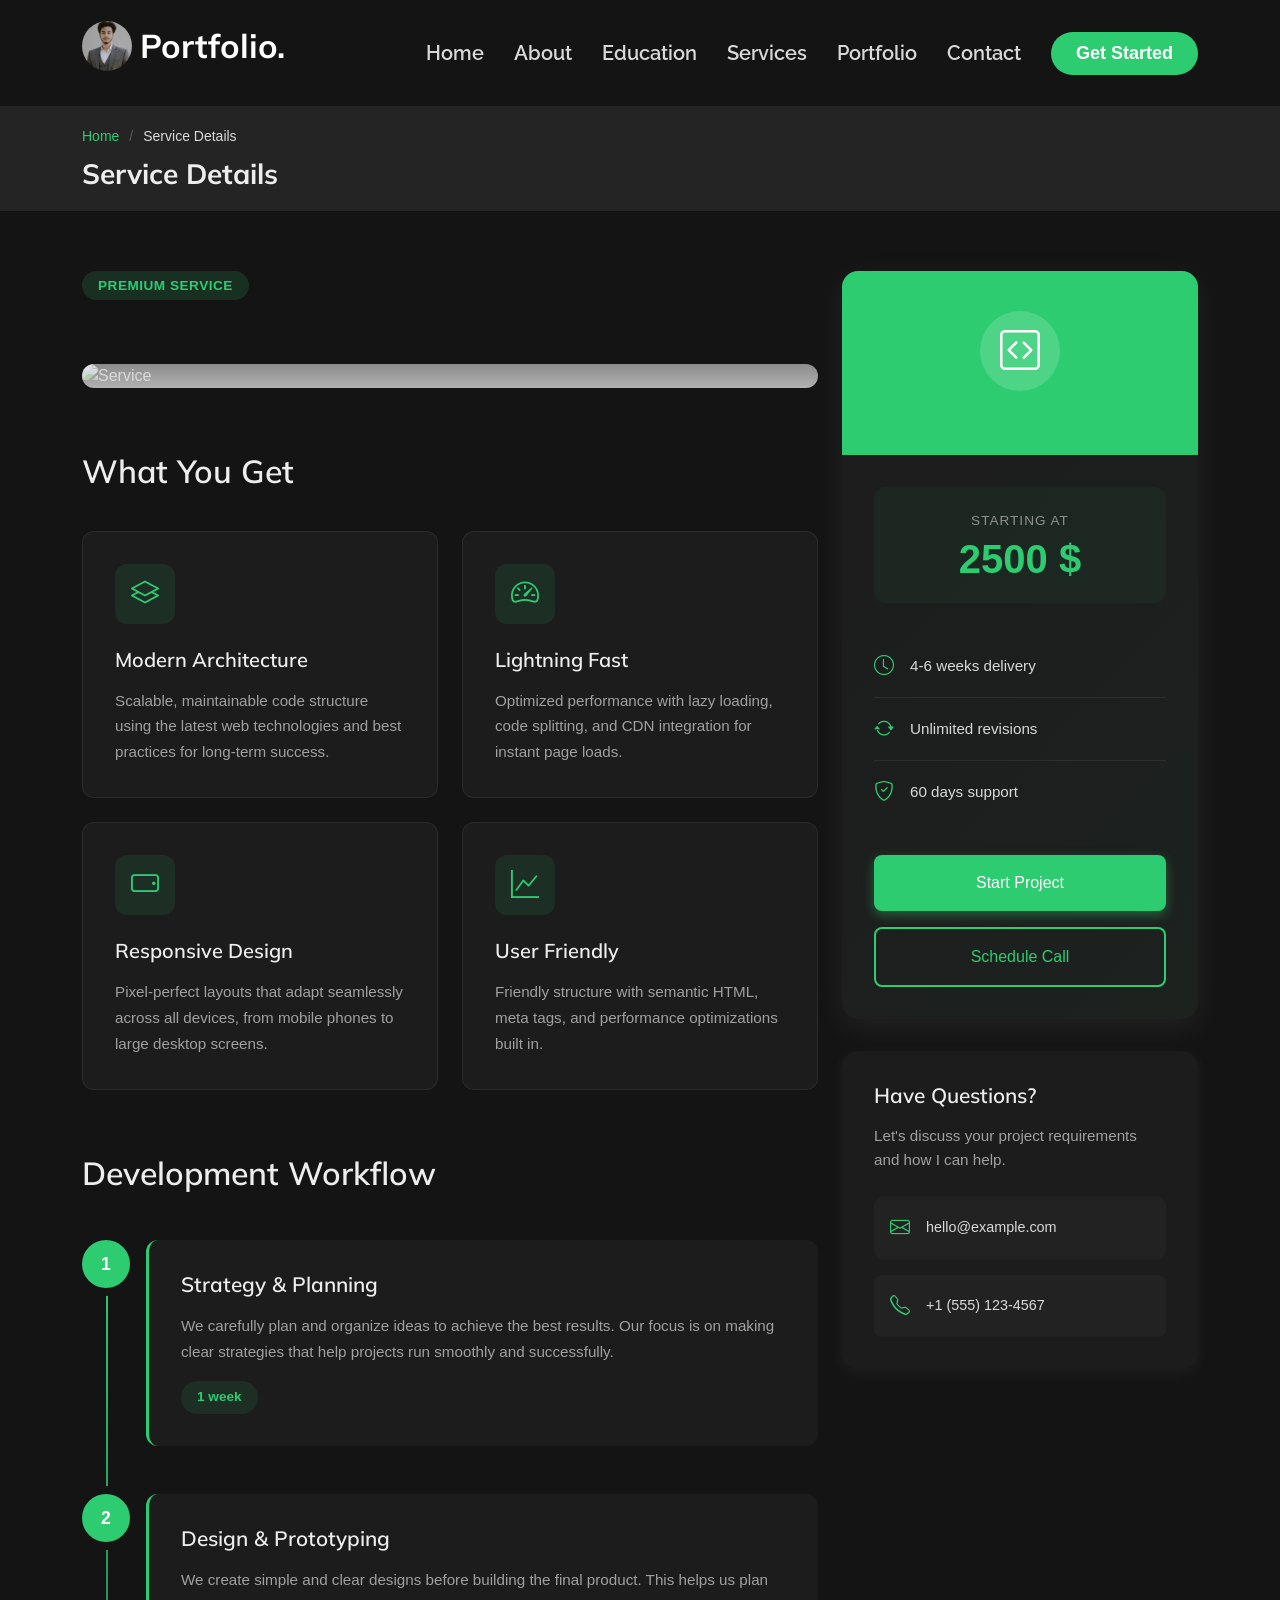
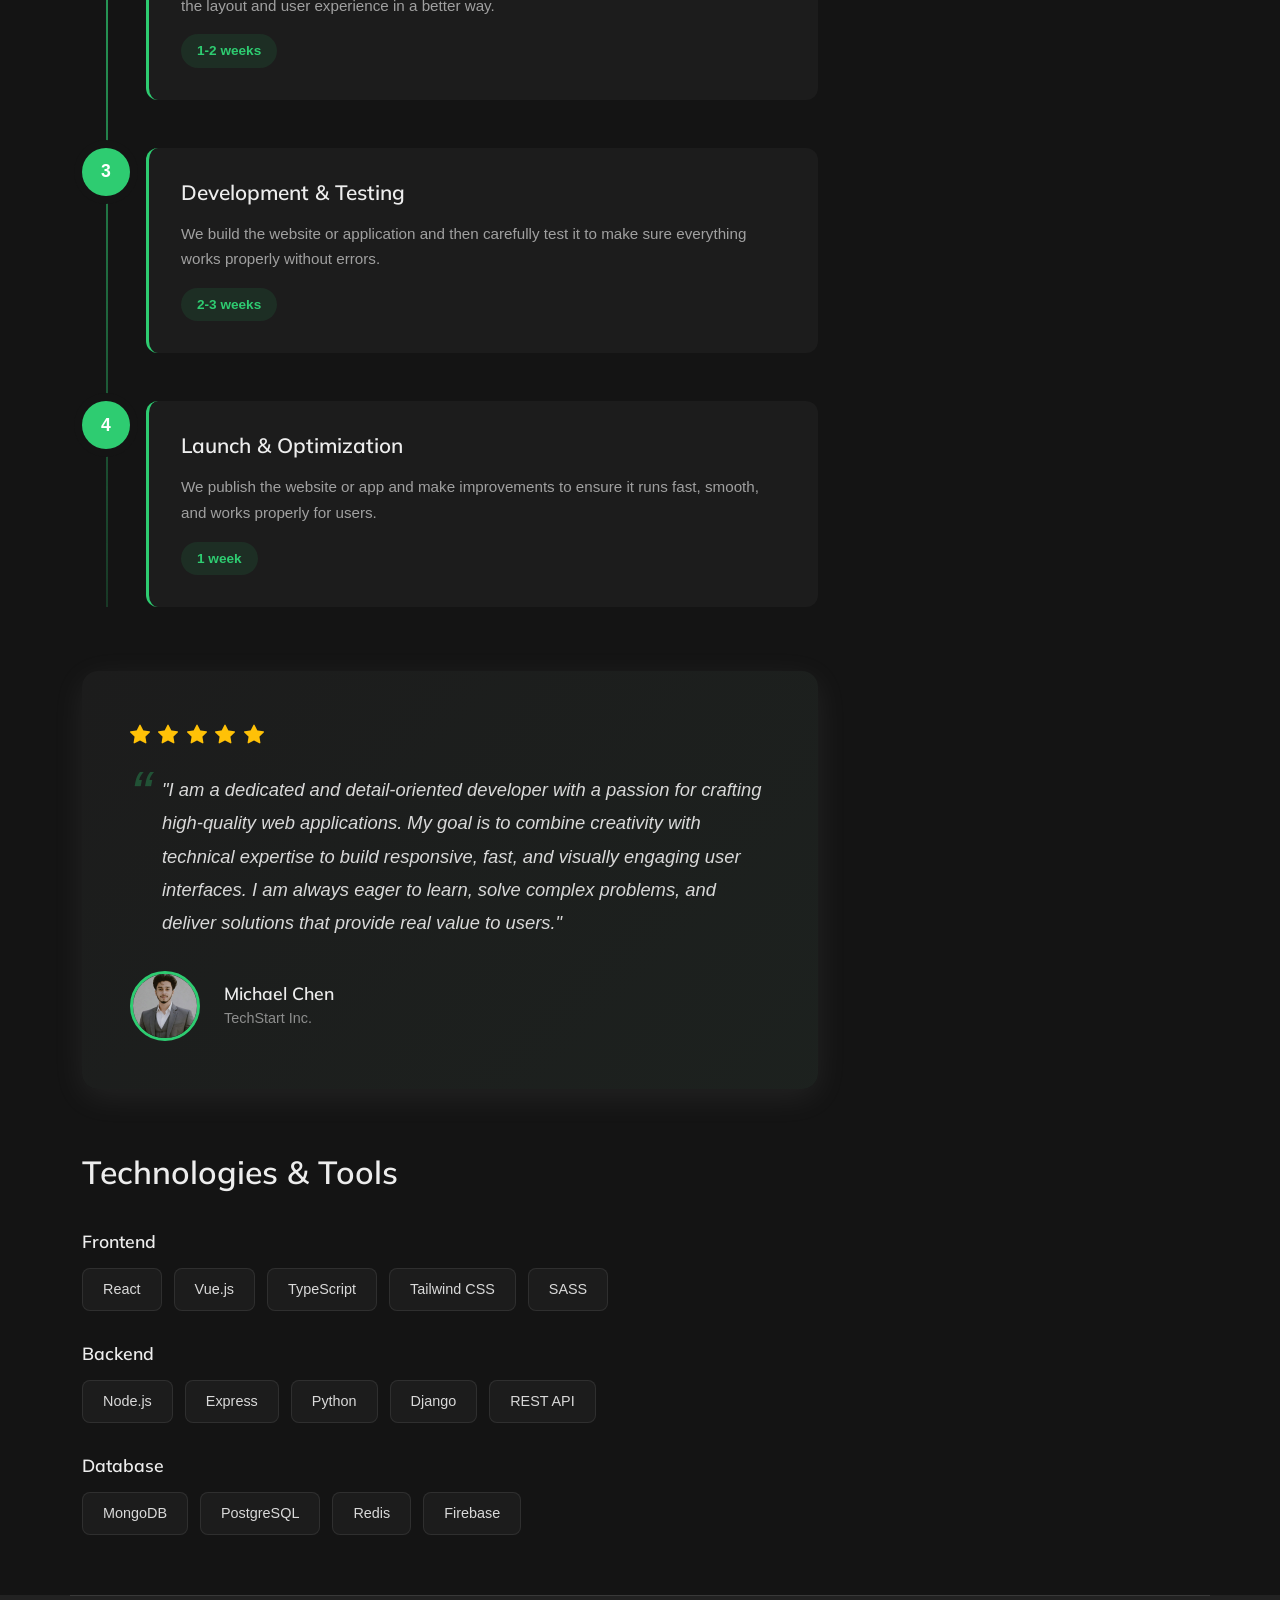
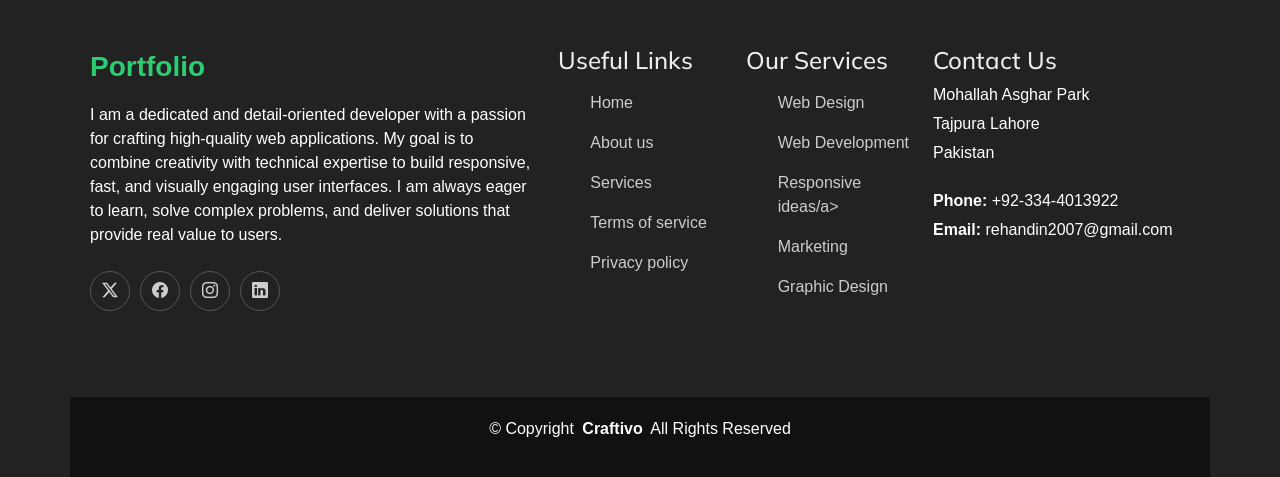
==== commit 16cb99b1: "Updated project with new changes" ====
--- a/service-details.html
+++ b/service-details.html
@@ -15,7 +15,9 @@
   <!-- Fonts -->
   <link href="https://fonts.googleapis.com" rel="preconnect">
   <link href="https://fonts.gstatic.com" rel="preconnect" crossorigin>
-  <link href="https://fonts.googleapis.com/css2?family=Roboto:ital,wght@0,100;0,300;0,400;0,500;0,700;0,900;1,100;1,300;1,400;1,500;1,700;1,900&family=Raleway:ital,wght@0,100;0,200;0,300;0,400;0,500;0,600;0,700;0,800;0,900;1,100;1,200;1,300;1,400;1,500;1,600;1,700;1,800;1,900&family=Mulish:ital,wght@0,200;0,300;0,400;0,500;0,600;0,700;0,800;0,900;1,200;1,300;1,400;1,500;1,600;1,700;1,800;1,900&display=swap" rel="stylesheet">
+  <link
+    href="https://fonts.googleapis.com/css2?family=Roboto:ital,wght@0,100;0,300;0,400;0,500;0,700;0,900;1,100;1,300;1,400;1,500;1,700;1,900&family=Raleway:ital,wght@0,100;0,200;0,300;0,400;0,500;0,600;0,700;0,800;0,900;1,100;1,200;1,300;1,400;1,500;1,600;1,700;1,800;1,900&family=Mulish:ital,wght@0,200;0,300;0,400;0,500;0,600;0,700;0,800;0,900;1,200;1,300;1,400;1,500;1,600;1,700;1,800;1,900&display=swap"
+    rel="stylesheet">
 
   <!-- Vendor CSS Files -->
   <link href="assets/vendor/bootstrap/css/bootstrap.min.css" rel="stylesheet">
@@ -47,6 +49,10 @@
         <h1 class="sitename">Portfolio.</h1>
       </a>
 
+
+
+
+
       <nav id="navmenu" class="navmenu">
         <ul>
           <li><a href="#hero">Home</a></li>
@@ -54,7 +60,7 @@
           <li><a href="#resume">Education</a></li>
           <li><a href="#services">Services</a></li>
           <li><a href="#portfolio">Portfolio</a></li>
-          
+
           <li><a href="#contact">Contact</a></li>
         </ul>
         <i class="mobile-nav-toggle d-xl-none bi bi-list"></i>
@@ -96,31 +102,31 @@
                   <div class="service-icon">
                     <i class="bi bi-code-square"></i>
                   </div>
-                  <h3>Web Development</h3>
-                  <p class="service-tagline">Full-Stack Solutions</p>
+                  <h3 id="serviceTitle"></h3>
+                  <p class="service-tagline" id="serviceTagline"></p>
                 </div>
                 <div class="card-body">
                   <div class="price-tag">
                     <span class="label">Starting at</span>
-                    <span class="price">$2,500</span>
+                    <span class="price" id="servicePrice">2500 $</span>
                   </div>
                   <ul class="quick-info">
                     <li>
                       <i class="bi bi-clock"></i>
-                      <span>4-6 weeks delivery</span>
+                      <span id="deliveryTime">4-6 weeks delivery</span>
                     </li>
                     <li>
                       <i class="bi bi-arrow-repeat"></i>
-                      <span>Unlimited revisions</span>
+                      <span id="revisions">Unlimited revisions</span>
                     </li>
                     <li>
                       <i class="bi bi-shield-check"></i>
-                      <span>60 days support</span>
+                      <span id="support">60 days support</span>
                     </li>
                   </ul>
                   <div class="cta-buttons">
-                    <a href="#" class="btn-primary">Start Project</a>
-                    <a href="#" class="btn-secondary">Schedule Call</a>
+                    <a href="#contact" class="btn-primary">Start Project</a>
+                    <a href="#contact" class="btn-secondary">Schedule Call</a>
                   </div>
                 </div>
               </div>
@@ -149,13 +155,13 @@
             <div class="service-overview" data-aos="fade-up" data-aos-delay="200">
               <div class="overview-header">
                 <span class="badge">Premium Service</span>
-                <h2>Professional Web Development That Drives Results</h2>
-              </div>
-              <p class="lead-text">Transform your digital presence with custom web solutions built to perform. I specialize in creating high-performance websites that combine stunning design with powerful functionality, delivering exceptional user experiences that convert visitors into customers.</p>
+                <h2 id="serviceHeading"></h2>
+              </div>
+              <p class="lead-text" id="serviceDesc"></p>
             </div>
 
             <div class="service-image-showcase" data-aos="zoom-in" data-aos-delay="300">
-              <img src="assets/img/services/services-1.webp" alt="Web Development" class="img-fluid main-image">
+              <img id="serviceImage" src="" alt="Service" class="img-fluid main-image">
               <div class="image-overlay">
                 <div class="tech-stack">
                   <span class="tech-item">React</span>
@@ -174,7 +180,8 @@
                       <i class="bi bi-layers"></i>
                     </div>
                     <h4>Modern Architecture</h4>
-                    <p>Scalable, maintainable code structure using the latest web technologies and best practices for long-term success.</p>
+                    <p>Scalable, maintainable code structure using the latest web technologies and best practices for
+                      long-term success.</p>
                   </div>
                 </div>
                 <div class="col-md-6">
@@ -183,7 +190,8 @@
                       <i class="bi bi-speedometer2"></i>
                     </div>
                     <h4>Lightning Fast</h4>
-                    <p>Optimized performance with lazy loading, code splitting, and CDN integration for instant page loads.</p>
+                    <p>Optimized performance with lazy loading, code splitting, and CDN integration for instant page
+                      loads.</p>
                   </div>
                 </div>
                 <div class="col-md-6">
@@ -192,7 +200,8 @@
                       <i class="bi bi-phone-landscape"></i>
                     </div>
                     <h4>Responsive Design</h4>
-                    <p>Pixel-perfect layouts that adapt seamlessly across all devices, from mobile phones to large desktop screens.</p>
+                    <p>Pixel-perfect layouts that adapt seamlessly across all devices, from mobile phones to large
+                      desktop screens.</p>
                   </div>
                 </div>
                 <div class="col-md-6">
@@ -214,7 +223,8 @@
                   <div class="timeline-marker">1</div>
                   <div class="timeline-content">
                     <h4>Strategy &amp; Planning</h4>
-                    <p>We carefully plan and organize ideas to achieve the best results. Our focus is on making clear strategies that help projects run smoothly and successfully.</p>
+                    <p>We carefully plan and organize ideas to achieve the best results. Our focus is on making clear
+                      strategies that help projects run smoothly and successfully.</p>
                     <span class="duration">1 week</span>
                   </div>
                 </div>
@@ -222,7 +232,8 @@
                   <div class="timeline-marker">2</div>
                   <div class="timeline-content">
                     <h4>Design &amp; Prototyping</h4>
-                    <p>We create simple and clear designs before building the final product. This helps us plan the layout and user experience in a better way.</p>
+                    <p>We create simple and clear designs before building the final product. This helps us plan the
+                      layout and user experience in a better way.</p>
                     <span class="duration">1-2 weeks</span>
                   </div>
                 </div>
@@ -230,7 +241,8 @@
                   <div class="timeline-marker">3</div>
                   <div class="timeline-content">
                     <h4>Development &amp; Testing</h4>
-                    <p>We build the website or application and then carefully test it to make sure everything works properly without errors.</p>
+                    <p>We build the website or application and then carefully test it to make sure everything works
+                      properly without errors.</p>
                     <span class="duration">2-3 weeks</span>
                   </div>
                 </div>
@@ -238,7 +250,8 @@
                   <div class="timeline-marker">4</div>
                   <div class="timeline-content">
                     <h4>Launch &amp; Optimization</h4>
-                    <p>We publish the website or app and make improvements to ensure it runs fast, smooth, and works properly for users.</p>
+                    <p>We publish the website or app and make improvements to ensure it runs fast, smooth, and works
+                      properly for users.</p>
                     <span class="duration">1 week</span>
                   </div>
                 </div>
@@ -255,10 +268,13 @@
                   <i class="bi bi-star-fill"></i>
                 </div>
                 <blockquote>
-                  "Nemo enim ipsam voluptatem quia voluptas sit aspernatur aut odit aut fugit, sed quia consequuntur magni dolores eos qui ratione voluptatem sequi nesciunt. Exceptional work and outstanding communication throughout."
+                  "I am a dedicated and detail-oriented developer with a passion for crafting high-quality web
+                  applications. My goal is to combine creativity with technical expertise to build responsive, fast, and
+                  visually engaging user interfaces. I am always eager to learn, solve complex problems, and deliver
+                  solutions that provide real value to users."
                 </blockquote>
                 <div class="client-info">
-                  <img src="assets/img/person/person-m-5.webp" alt="Michael Chen" class="client-avatar">
+                  <img src="assets/img/profile/Picture.jpeg" alt="Michael Chen" class="client-avatar">
                   <div class="client-details">
                     <h5>Michael Chen</h5>
                     <p>TechStart Inc.</p>
@@ -320,7 +336,10 @@
           <a href="index.html" class="logo d-flex align-items-center">
             <span class="sitename">Portfolio</span>
           </a>
-          <p>Cras fermentum odio eu feugiat lide par naso tierra. Justo eget nada terra videa magna derita valies darta donna mare fermentum iaculis eu non diam phasellus.</p>
+          <p>I am a dedicated and detail-oriented developer with a passion for crafting high-quality web applications.
+            My goal is to combine creativity with technical expertise to build responsive, fast, and visually engaging
+            user interfaces. I am always eager to learn, solve complex problems, and deliver solutions that provide real
+            value to users.</p>
           <div class="social-links d-flex mt-4">
             <a href=""><i class="bi bi-twitter-x"></i></a>
             <a href=""><i class="bi bi-facebook"></i></a>
@@ -366,18 +385,19 @@
     <div class="container copyright text-center mt-4">
       <p>© <span>Copyright</span> <strong class="px-1 sitename">Craftivo</strong> <span>All Rights Reserved</span></p>
       <!-- <div class="credits"> -->
-        <!-- All the links in the footer should remain intact. -->
-        <!-- You can delete the links only if you've purchased the pro version. -->
-        <!-- Licensing information: https://bootstrapmade.com/license/ -->
-        <!-- Purchase the pro version with working PHP/AJAX contact form: [buy-url] -->
-        <!-- Designed by <a href="https://bootstrapmade.com/">BootstrapMade</a> | <a href="https://bootstrapmade.com/tools/">DevTools</a> -->
+      <!-- All the links in the footer should remain intact. -->
+      <!-- You can delete the links only if you've purchased the pro version. -->
+      <!-- Licensing information: https://bootstrapmade.com/license/ -->
+      <!-- Purchase the pro version with working PHP/AJAX contact form: [buy-url] -->
+      <!-- Designed by <a href="https://bootstrapmade.com/">BootstrapMade</a> | <a href="https://bootstrapmade.com/tools/">DevTools</a> -->
       <!-- </div> -->
     </div>
 
   </footer>
 
   <!-- Scroll Top -->
-  <a href="#" id="scroll-top" class="scroll-top d-flex align-items-center justify-content-center"><i class="bi bi-arrow-up-short"></i></a>
+  <a href="#" id="scroll-top" class="scroll-top d-flex align-items-center justify-content-center"><i
+      class="bi bi-arrow-up-short"></i></a>
 
   <!-- Preloader -->
   <div id="preloader"></div>
@@ -396,6 +416,114 @@
   <!-- Main JS File -->
   <script src="assets/js/main.js"></script>
 
+  <!-- script  -->
+  <script>
+    const services = {
+      ui: {
+        title: "UI Design",
+        tagline: "Clean Interfaces",
+        heading: "Modern UI Design",
+        desc: "We design responsive UI.",
+        price: "$1,200",
+        delivery: "2-3 weeks delivery",
+        revisions: "3 revisions",
+        support: "30 days support",
+        image: "assets/img/portfolio/Image2.jpeg"
+      },
+
+      frontend: {
+        title: "Frontend Development",
+        tagline: "Interactive UI",
+        heading: "High Performance Frontend",
+        desc: "We build fast websites.",
+        price: "$1,800",
+        delivery: "3-4 weeks delivery",
+        revisions: "Unlimited revisions",
+        support: "45 days support",
+        image: "assets/img/portfolio/Image1.jpeg"
+      },
+
+      backend: {
+        title: "Backend Development",
+        tagline: "Server Logic",
+        heading: "Secure Backend",
+        desc: "APIs and databases.",
+        price: "$2,500",
+        delivery: "4-6 weeks delivery",
+        revisions: "Unlimited revisions",
+        support: "60 days support",
+        image: "assets/img/portfolio/Image2.jpeg"
+      },
+      optimization: {
+        title: "Optimization",
+        tagline: "Speed Boost",
+        heading: "Performance Optimization",
+        desc: "We optimize website speed, SEO, and performance.",
+        price: "$900",
+        delivery: "1-2 weeks delivery",
+        revisions: "2 revisions",
+        support: "15 days support",
+        image: "assets/img/portfolio/Image4.jpeg"
+      },
+
+      landing: {
+        title: "Landing Page",
+        tagline: "High Conversion",
+        heading: "Modern Landing Pages",
+        desc: "We design high converting landing pages.",
+        price: "$700",
+        delivery: "1 week delivery",
+        revisions: "2 revisions",
+        support: "15 days support",
+        image: "assets/img/portfolio/Image3.jpeg"
+      },
+
+      auth: {
+        title: "Authentication System",
+        tagline: "Secure Login",
+        heading: "Login & Signup System",
+        desc: "Secure authentication with JWT / sessions.",
+        price: "$1,500",
+        delivery: "2-3 weeks delivery",
+        revisions: "Unlimited revisions",
+        support: "30 days support",
+        image: "assets/img/portfolio/Image5.jpeg"
+      },
+
+      response: {
+        title: "EduVerse Response System",
+        tagline: "Fast Backend",
+        heading: "Optimized API Responses",
+        desc: "Fast and structured API response system.",
+        price: "$1,300",
+        delivery: "2-3 weeks delivery",
+        revisions: "Unlimited revisions",
+        support: "30 days support",
+        image: "assets/img/portfolio/Image6.jpeg"
+      }
+    };
+
+    const id = new URLSearchParams(window.location.search).get("id");
+
+    if (services[id]) {
+      const s = services[id];
+
+      document.getElementById("serviceTitle").innerText = s.title;
+      document.getElementById("serviceTagline").innerText = s.tagline;
+      document.getElementById("serviceHeading").innerText = s.heading;
+      document.getElementById("serviceDesc").innerText = s.desc;
+      document.getElementById("serviceImage").src = s.image;
+
+      document.getElementById("sidebarTitle").innerText = s.title;
+      document.getElementById("sidebarTagline").innerText = s.tagline;
+      document.getElementById("servicePrice").innerText = s.price;
+      document.getElementById("deliveryTime").innerText = s.delivery;
+      document.getElementById("revisions").innerText = s.revisions;
+      document.getElementById("support").innerText = s.support;
+    }
+
+  </script>
+
 </body>
 
 </html>
--- a/assets/css/main.css
+++ b/assets/css/main.css
@@ -149,7 +149,7 @@
   --heading-color: #ffffff;
   color: var(--default-color);
   background-color: var(--background-color);
-  padding: 30px 0;
+  padding: 20px 0;
   transition: all 0.5s;
   z-index: 997;
 }
@@ -164,7 +164,7 @@
 .header .logo h1 {
   font-size: 33px;
   margin: 0;
-  font-weight: 400;
+  font-weight: 200;
   font-weight: bold;
   color: var(--heading-color);
 }
@@ -194,8 +194,11 @@
 
   .header .btn-getstarted {
     order: 2;
-    margin: 0 0px 1px 10px;
-    padding: 0px 13px;
+    margin: 0 10px;
+    padding: 8px 14px;
+    font-size: 10px;
+    border-radius: 6px; /* NOT circle */
+    display: inline-block;
   }
 
   .header .navmenu {
@@ -736,7 +739,6 @@
 
 /* LEFT TEXT */
 .hero-text {
-  
   text-align: left;
 }
 
@@ -786,9 +788,9 @@
 
 /* RIGHT IMAGE */
 .hero-image img {
-  margin-top: 100px;
+  margin-top: 60px;
   margin-left: 150px;
-  max-width: 80%;
+  max-width: 70%;
   border-radius: 100%;
   box-shadow: 0px 3px 8px 2px #2ecc71  ;
 }
@@ -803,9 +805,24 @@
 
   .hero-text {
     text-align: center;
-    margin-top: 45px;
-  }
-
+    margin-top: 5px;
+  }
+  .social-links {
+    display: flex;
+    justify-content: center;
+    gap: 15px;
+    margin-top: -20px;
+  }
+
+  .social-links a {
+    font-size: 20px;
+    width: 40px;
+    height: 40px;
+    display: flex;
+    align-items: center;
+    justify-content: center;
+    border-radius: 50%;
+  }
   .hero h2 {
     font-size: 32px;
   }
@@ -818,7 +835,7 @@
 
   .hero-image img {
     margin-left: 0;
-    margin-top: 100px;
+    margin-top: 70px;
     max-width: 60%;
   }
 }
@@ -2657,3 +2674,364 @@
   transform: translateY(-2px);
 }
 
+.portfolio-details .portfolio-details-slider {
+  border-radius: 12px;
+  overflow: hidden;
+  box-shadow: 0 10px 30px rgba(0, 0, 0, 0.1);
+  margin-bottom: 40px;
+}
+
+.portfolio-details .portfolio-details-slider img {
+  width: 100%;
+  height: auto;
+  display: block;
+}
+
+.portfolio-details .swiper-wrapper {
+  height: auto !important;
+}
+
+.portfolio-details .swiper-pagination {
+  position: relative;
+  margin-top: 20px;
+  bottom: 0;
+}
+
+.portfolio-details .swiper-pagination .swiper-pagination-bullet {
+  width: 12px;
+  height: 12px;
+  background-color: color-mix(in srgb, var(--default-color), transparent 70%);
+  opacity: 1;
+  transition: all 0.3s;
+}
+
+.portfolio-details .swiper-pagination .swiper-pagination-bullet-active {
+  background-color: var(--accent-color);
+  width: 30px;
+  border-radius: 6px;
+}
+
+.portfolio-details .portfolio-content h2 {
+  font-size: 32px;
+  font-weight: 700;
+  margin-bottom: 20px;
+  color: var(--heading-color);
+}
+
+.portfolio-details .portfolio-content .meta-info {
+  display: flex;
+  flex-wrap: wrap;
+  gap: 20px;
+  margin-bottom: 30px;
+  padding-bottom: 20px;
+  border-bottom: 2px solid color-mix(in srgb, var(--default-color), transparent 90%);
+}
+
+.portfolio-details .portfolio-content .meta-info span {
+  font-size: 14px;
+  color: color-mix(in srgb, var(--default-color), transparent 30%);
+  display: flex;
+  align-items: center;
+  gap: 8px;
+}
+
+.portfolio-details .portfolio-content .meta-info span i {
+  color: var(--accent-color);
+  font-size: 16px;
+}
+
+.portfolio-details .portfolio-content h3 {
+  font-size: 24px;
+  font-weight: 700;
+  margin-top: 40px;
+  margin-bottom: 20px;
+  color: var(--heading-color);
+}
+
+.portfolio-details .portfolio-content p {
+  margin-bottom: 20px;
+  line-height: 1.8;
+}
+
+.portfolio-details .portfolio-content .highlights-box {
+  background: color-mix(in srgb, var(--accent-color), transparent 95%);
+  border-left: 4px solid var(--accent-color);
+  padding: 30px;
+  border-radius: 8px;
+  margin: 30px 0;
+}
+
+.portfolio-details .portfolio-content .highlights-box h4 {
+  font-size: 20px;
+  font-weight: 700;
+  margin-bottom: 20px;
+  color: var(--heading-color);
+}
+
+.portfolio-details .portfolio-content .highlights-box ul {
+  list-style: none;
+  padding: 0;
+  margin: 0;
+}
+
+.portfolio-details .portfolio-content .highlights-box ul li {
+  padding: 10px 0;
+  display: flex;
+  align-items: center;
+  gap: 12px;
+  font-size: 15px;
+}
+
+.portfolio-details .portfolio-content .highlights-box ul li i {
+  color: var(--accent-color);
+  font-size: 20px;
+  flex-shrink: 0;
+}
+
+.portfolio-details .portfolio-content blockquote {
+  background: var(--surface-color);
+  border-radius: 12px;
+  padding: 40px;
+  margin: 40px 0;
+  box-shadow: 0 5px 20px rgba(0, 0, 0, 0.05);
+  position: relative;
+}
+
+.portfolio-details .portfolio-content blockquote .quote-icon {
+  position: absolute;
+  top: 20px;
+  left: 20px;
+  font-size: 48px;
+  color: color-mix(in srgb, var(--accent-color), transparent 80%);
+  line-height: 1;
+}
+
+.portfolio-details .portfolio-content blockquote p {
+  font-size: 18px;
+  font-style: italic;
+  color: var(--default-color);
+  margin-bottom: 25px;
+  padding-left: 40px;
+  line-height: 1.8;
+}
+
+.portfolio-details .portfolio-content blockquote .author {
+  display: flex;
+  align-items: center;
+  gap: 15px;
+  padding-left: 40px;
+}
+
+.portfolio-details .portfolio-content blockquote .author img {
+  width: 60px;
+  height: 60px;
+  border-radius: 50%;
+  object-fit: cover;
+  border: 3px solid color-mix(in srgb, var(--accent-color), transparent 80%);
+}
+
+.portfolio-details .portfolio-content blockquote .author .author-info h5 {
+  font-size: 16px;
+  font-weight: 700;
+  margin-bottom: 5px;
+  color: var(--heading-color);
+}
+
+.portfolio-details .portfolio-content blockquote .author .author-info span {
+  font-size: 14px;
+  color: color-mix(in srgb, var(--default-color), transparent 40%);
+}
+
+.portfolio-details .sidebar .info-card,
+.portfolio-details .sidebar .share-card,
+.portfolio-details .sidebar .tags-card {
+  background: var(--surface-color);
+  border-radius: 12px;
+  padding: 30px;
+  margin-bottom: 30px;
+  box-shadow: 0 5px 20px rgba(0, 0, 0, 0.05);
+}
+
+.portfolio-details .sidebar .info-card h3,
+.portfolio-details .sidebar .share-card h3,
+.portfolio-details .sidebar .tags-card h3 {
+  font-size: 20px;
+  font-weight: 700;
+  margin-bottom: 25px;
+  color: var(--heading-color);
+  padding-bottom: 15px;
+  border-bottom: 2px solid color-mix(in srgb, var(--accent-color), transparent 80%);
+}
+
+.portfolio-details .sidebar .info-card .info-item {
+  display: flex;
+  justify-content: space-between;
+  align-items: flex-start;
+  padding: 15px 0;
+  border-bottom: 1px solid color-mix(in srgb, var(--default-color), transparent 90%);
+}
+
+.portfolio-details .sidebar .info-card .info-item:last-of-type {
+  border-bottom: none;
+  margin-bottom: 20px;
+}
+
+.portfolio-details .sidebar .info-card .info-item .label {
+  font-weight: 600;
+  font-size: 14px;
+  color: var(--heading-color);
+  text-transform: uppercase;
+  letter-spacing: 0.5px;
+}
+
+.portfolio-details .sidebar .info-card .info-item .value {
+  font-size: 14px;
+  color: color-mix(in srgb, var(--default-color), transparent 20%);
+  text-align: right;
+  max-width: 60%;
+}
+
+.portfolio-details .sidebar .info-card .btn-primary {
+  display: inline-flex;
+  align-items: center;
+  justify-content: center;
+  gap: 10px;
+  width: 100%;
+  padding: 14px 30px;
+  background: var(--accent-color);
+  color: var(--contrast-color);
+  border-radius: 8px;
+  font-weight: 600;
+  font-size: 15px;
+  transition: all 0.3s;
+  text-decoration: none;
+}
+
+.portfolio-details .sidebar .info-card .btn-primary:hover {
+  background: color-mix(in srgb, var(--accent-color), transparent 15%);
+  transform: translateY(-2px);
+  box-shadow: 0 5px 15px rgba(0, 0, 0, 0.2);
+}
+
+.portfolio-details .sidebar .share-card .social-links {
+  display: flex;
+  gap: 12px;
+}
+
+.portfolio-details .sidebar .share-card .social-links a {
+  display: flex;
+  align-items: center;
+  justify-content: center;
+  width: 45px;
+  height: 45px;
+  border-radius: 8px;
+  transition: all 0.3s;
+  font-size: 18px;
+}
+
+.portfolio-details .sidebar .share-card .social-links a.facebook {
+  background: color-mix(in srgb, #1877f2, transparent 90%);
+  color: #1877f2;
+}
+
+.portfolio-details .sidebar .share-card .social-links a.facebook:hover {
+  background: #1877f2;
+  color: #ffffff;
+}
+
+.portfolio-details .sidebar .share-card .social-links a.twitter {
+  background: color-mix(in srgb, #1da1f2, transparent 90%);
+  color: #1da1f2;
+}
+
+.portfolio-details .sidebar .share-card .social-links a.twitter:hover {
+  background: #1da1f2;
+  color: #ffffff;
+}
+
+.portfolio-details .sidebar .share-card .social-links a.linkedin {
+  background: color-mix(in srgb, #0077b5, transparent 90%);
+  color: #0077b5;
+}
+
+.portfolio-details .sidebar .share-card .social-links a.linkedin:hover {
+  background: #0077b5;
+  color: #ffffff;
+}
+
+.portfolio-details .sidebar .share-card .social-links a.pinterest {
+  background: color-mix(in srgb, #bd081c, transparent 90%);
+  color: #bd081c;
+}
+
+.portfolio-details .sidebar .share-card .social-links a.pinterest:hover {
+  background: #bd081c;
+  color: #ffffff;
+}
+
+.portfolio-details .sidebar .tags-card .tags {
+  display: flex;
+  flex-wrap: wrap;
+  gap: 10px;
+}
+
+.portfolio-details .sidebar .tags-card .tags a {
+  padding: 8px 16px;
+  background: color-mix(in srgb, var(--default-color), transparent 95%);
+  color: var(--default-color);
+  border-radius: 6px;
+  font-size: 13px;
+  font-weight: 500;
+  transition: all 0.3s;
+  text-decoration: none;
+}
+
+/* .portfolio-details .sidebar .tags-card .tags a:hover {
+  background: var(--accent-color);
+  color: var(--contrast-color);
+  transform: translateY(-2px);
+} */
+
+@media (max-width: 991px) {
+  .portfolio-details .portfolio-content h2 {
+    font-size: 28px;
+  }
+
+  .portfolio-details .portfolio-content h3 {
+    font-size: 22px;
+  }
+}
+
+@media (max-width: 767px) {
+  .portfolio-details .portfolio-content .meta-info {
+    flex-direction: column;
+    gap: 10px;
+  }
+
+  .portfolio-details .portfolio-content blockquote {
+    padding: 30px 20px;
+  }
+
+  .portfolio-details .portfolio-content blockquote .quote-icon {
+    font-size: 36px;
+  }
+
+  .portfolio-details .portfolio-content blockquote p {
+    font-size: 16px;
+    padding-left: 20px;
+  }
+
+  .portfolio-details .portfolio-content blockquote .author {
+    padding-left: 20px;
+  }
+
+  .portfolio-details .sidebar .info-card .info-item {
+    flex-direction: column;
+    gap: 8px;
+  }
+
+  .portfolio-details .sidebar .info-card .info-item .value {
+    max-width: 100%;
+    text-align: left;
+  }
+}
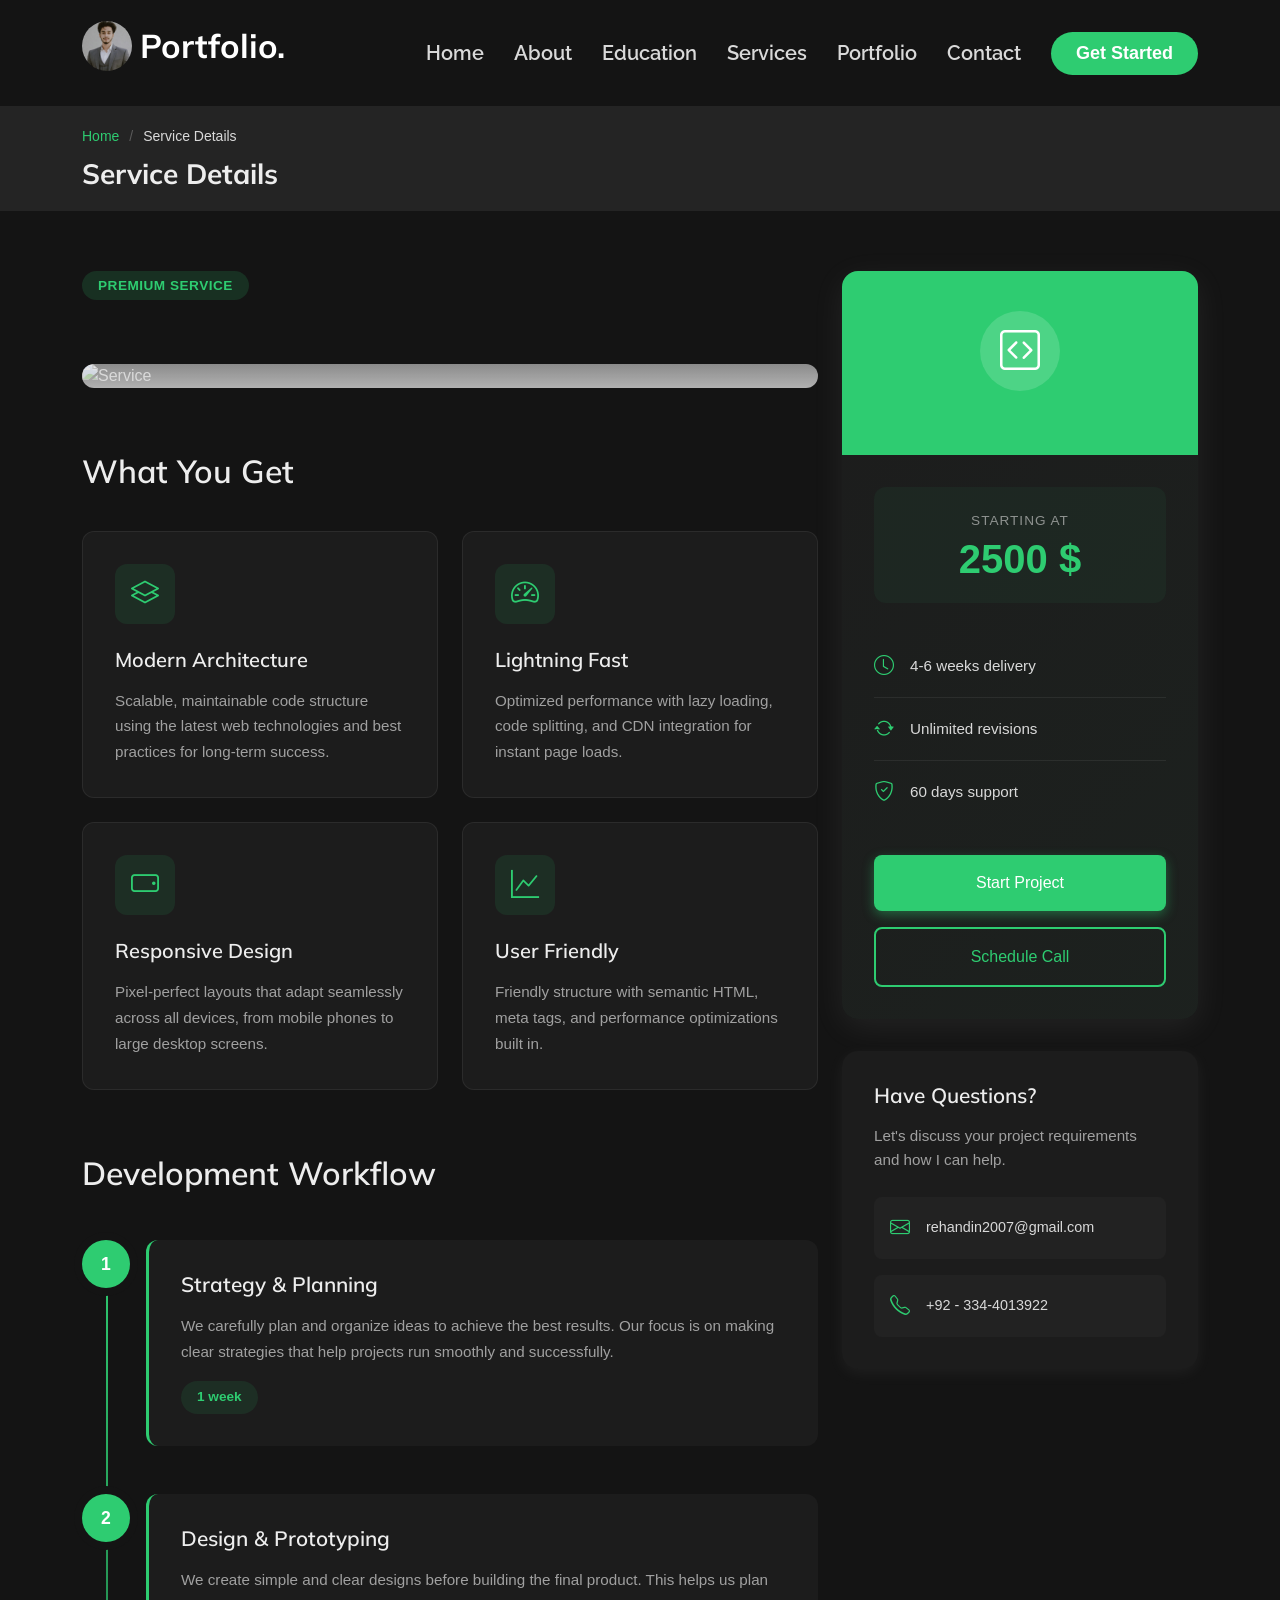
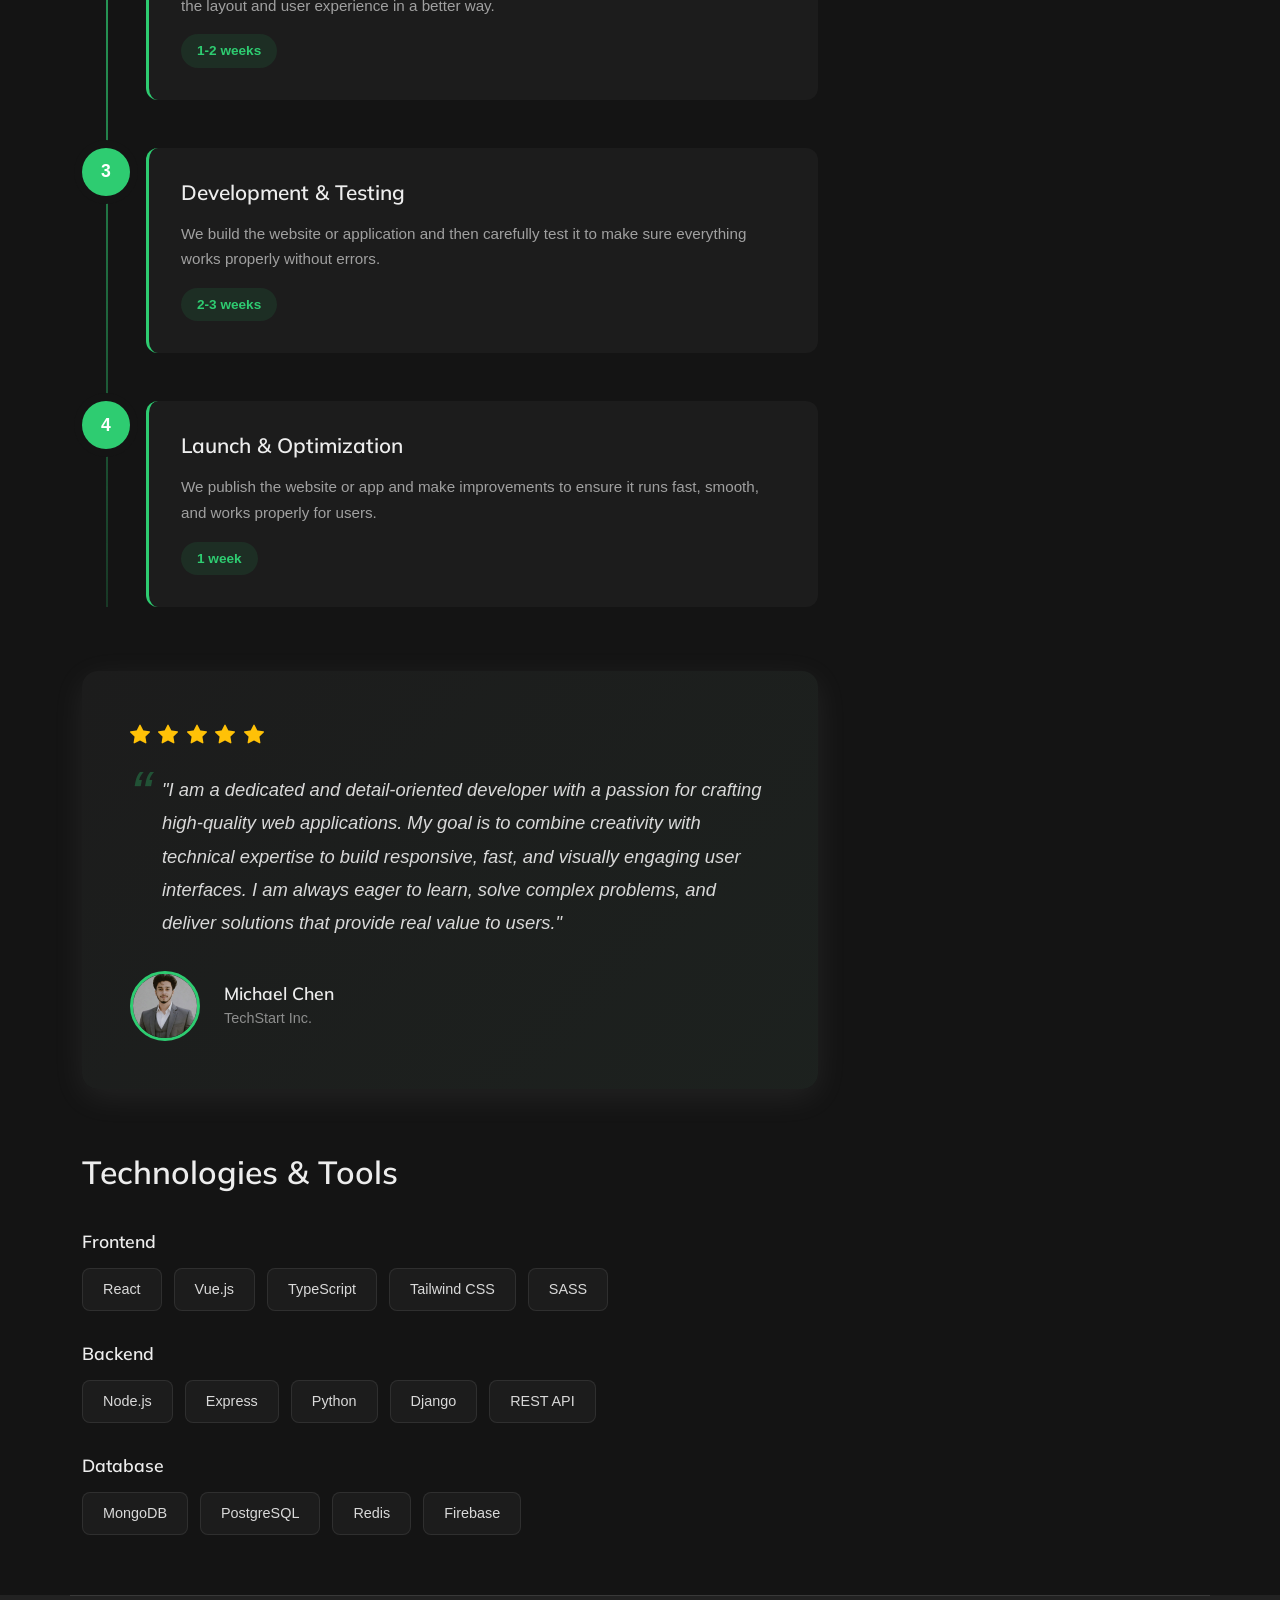
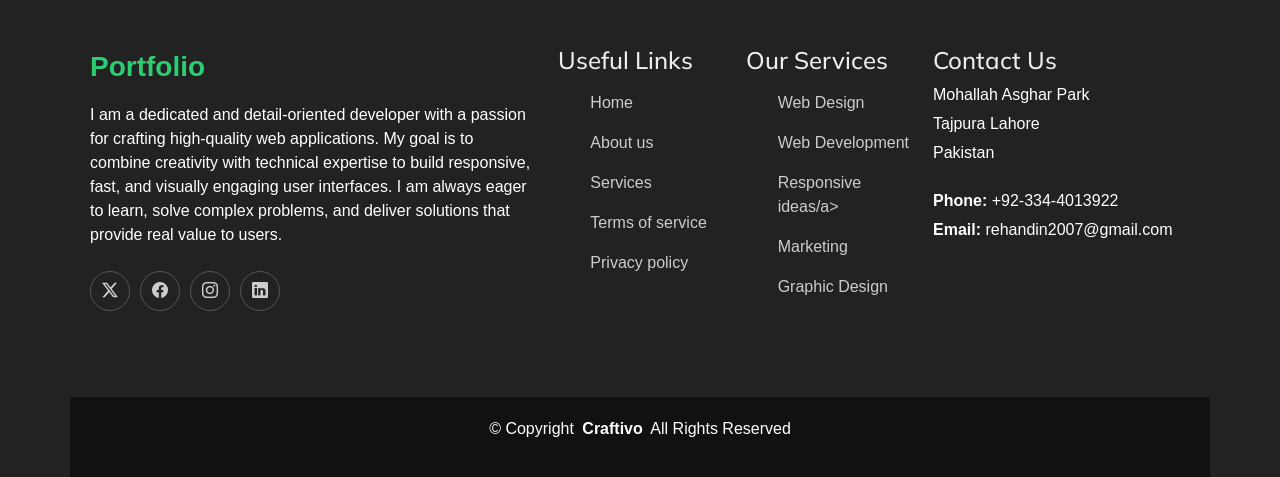
==== commit e2a74512: "Update service-details.html" ====
--- a/service-details.html
+++ b/service-details.html
@@ -137,11 +137,11 @@
                 <div class="contact-methods">
                   <a href="mailto:hello@example.com" class="contact-item">
                     <i class="bi bi-envelope"></i>
-                    <span>hello@example.com</span>
+                    <span>rehandin2007@gmail.com</span>
                   </a>
                   <a href="tel:+15551234567" class="contact-item">
                     <i class="bi bi-telephone"></i>
-                    <span>+1 (555) 123-4567</span>
+                    <span>+92 - 334-4013922</span>
                   </a>
                 </div>
               </div>
@@ -526,4 +526,4 @@
 
 </body>
 
-</html>+</html>
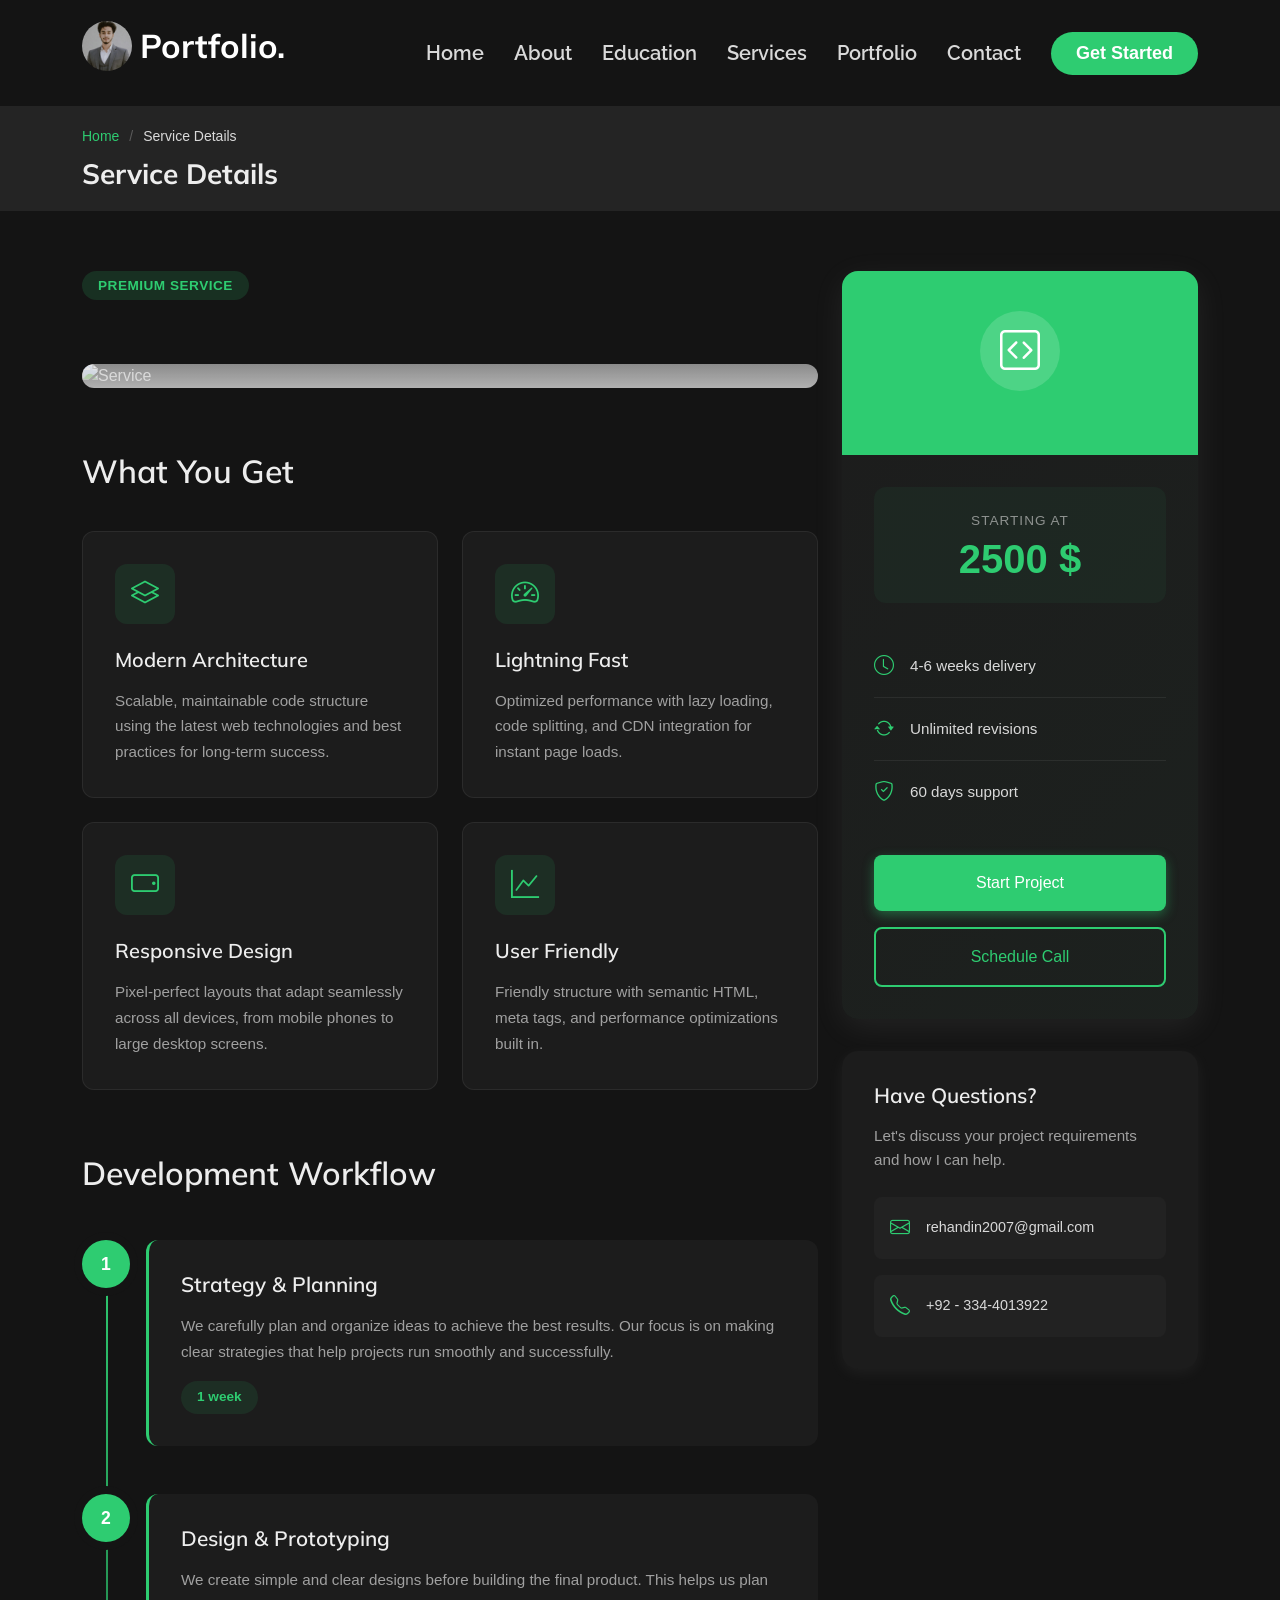
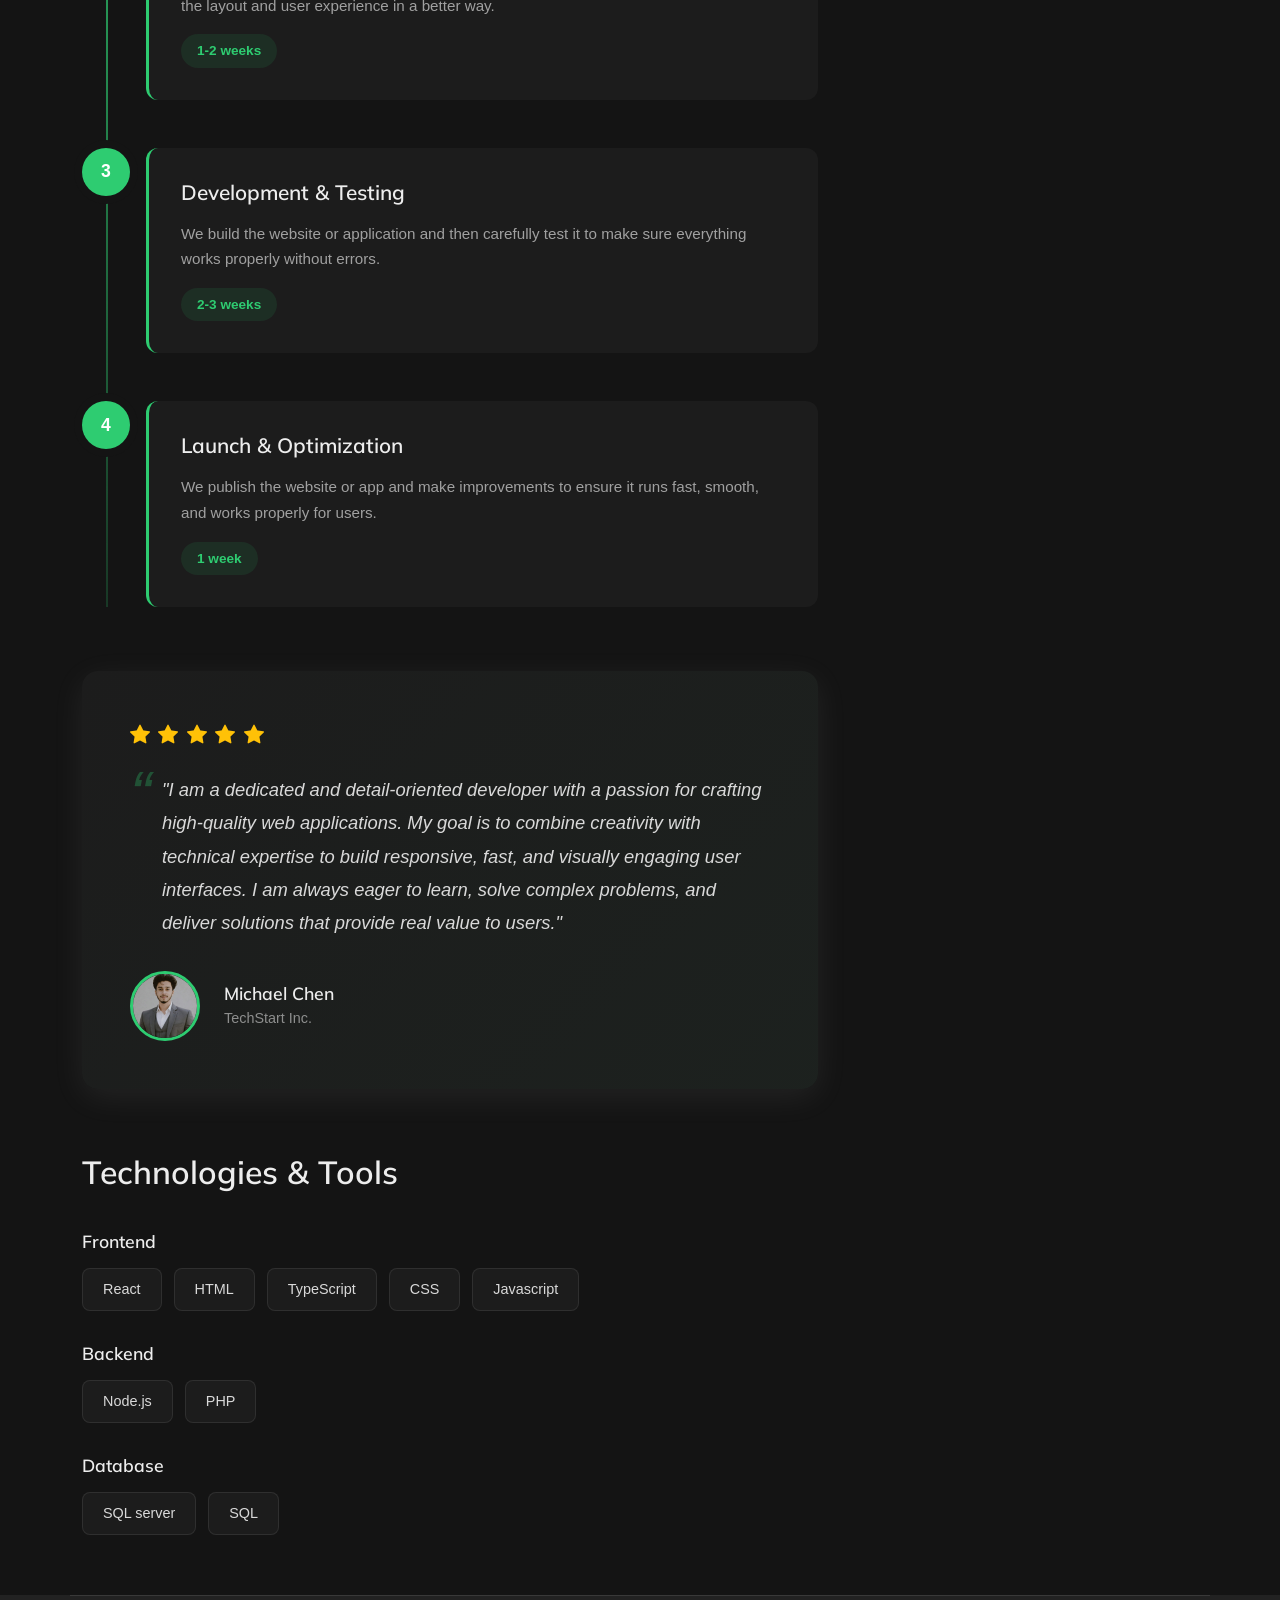
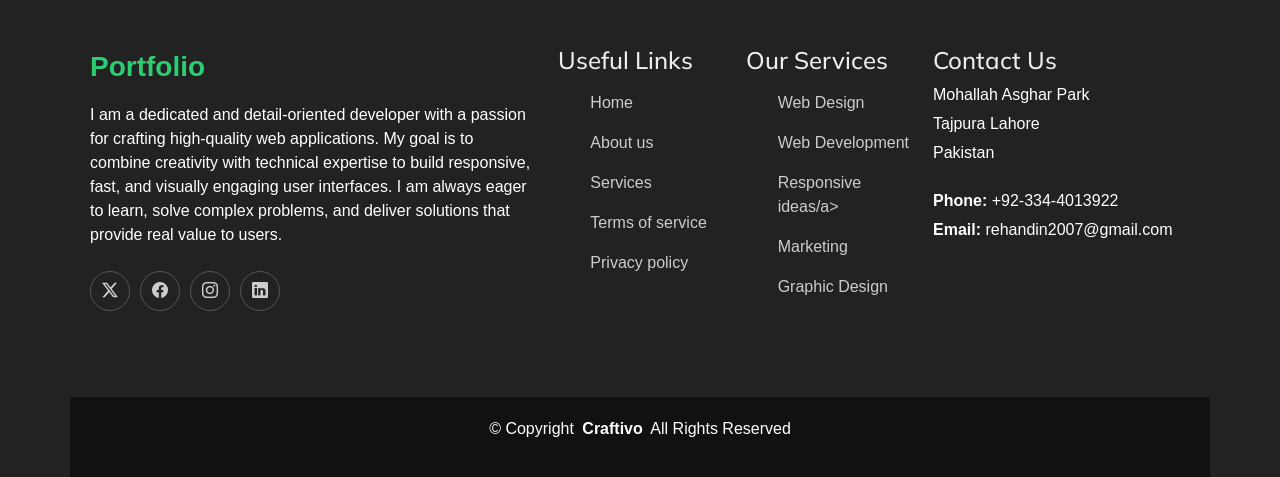
==== commit b46222bc: "Update service-details.html" ====
--- a/service-details.html
+++ b/service-details.html
@@ -290,29 +290,25 @@
                   <h5>Frontend</h5>
                   <div class="tech-tags">
                     <span>React</span>
-                    <span>Vue.js</span>
+                    <span>HTML</span>
                     <span>TypeScript</span>
-                    <span>Tailwind CSS</span>
-                    <span>SASS</span>
+                    <span>CSS</span>
+                    <span>Javascript</span>
                   </div>
                 </div>
                 <div class="tech-category">
                   <h5>Backend</h5>
                   <div class="tech-tags">
                     <span>Node.js</span>
-                    <span>Express</span>
-                    <span>Python</span>
-                    <span>Django</span>
-                    <span>REST API</span>
-                  </div>
+                    <span>PHP</span>
+                </div>
                 </div>
                 <div class="tech-category">
                   <h5>Database</h5>
                   <div class="tech-tags">
-                    <span>MongoDB</span>
-                    <span>PostgreSQL</span>
-                    <span>Redis</span>
-                    <span>Firebase</span>
+                    <span>SQL server</span>
+                    <span>SQL</span>
+                  
                   </div>
                 </div>
               </div>
